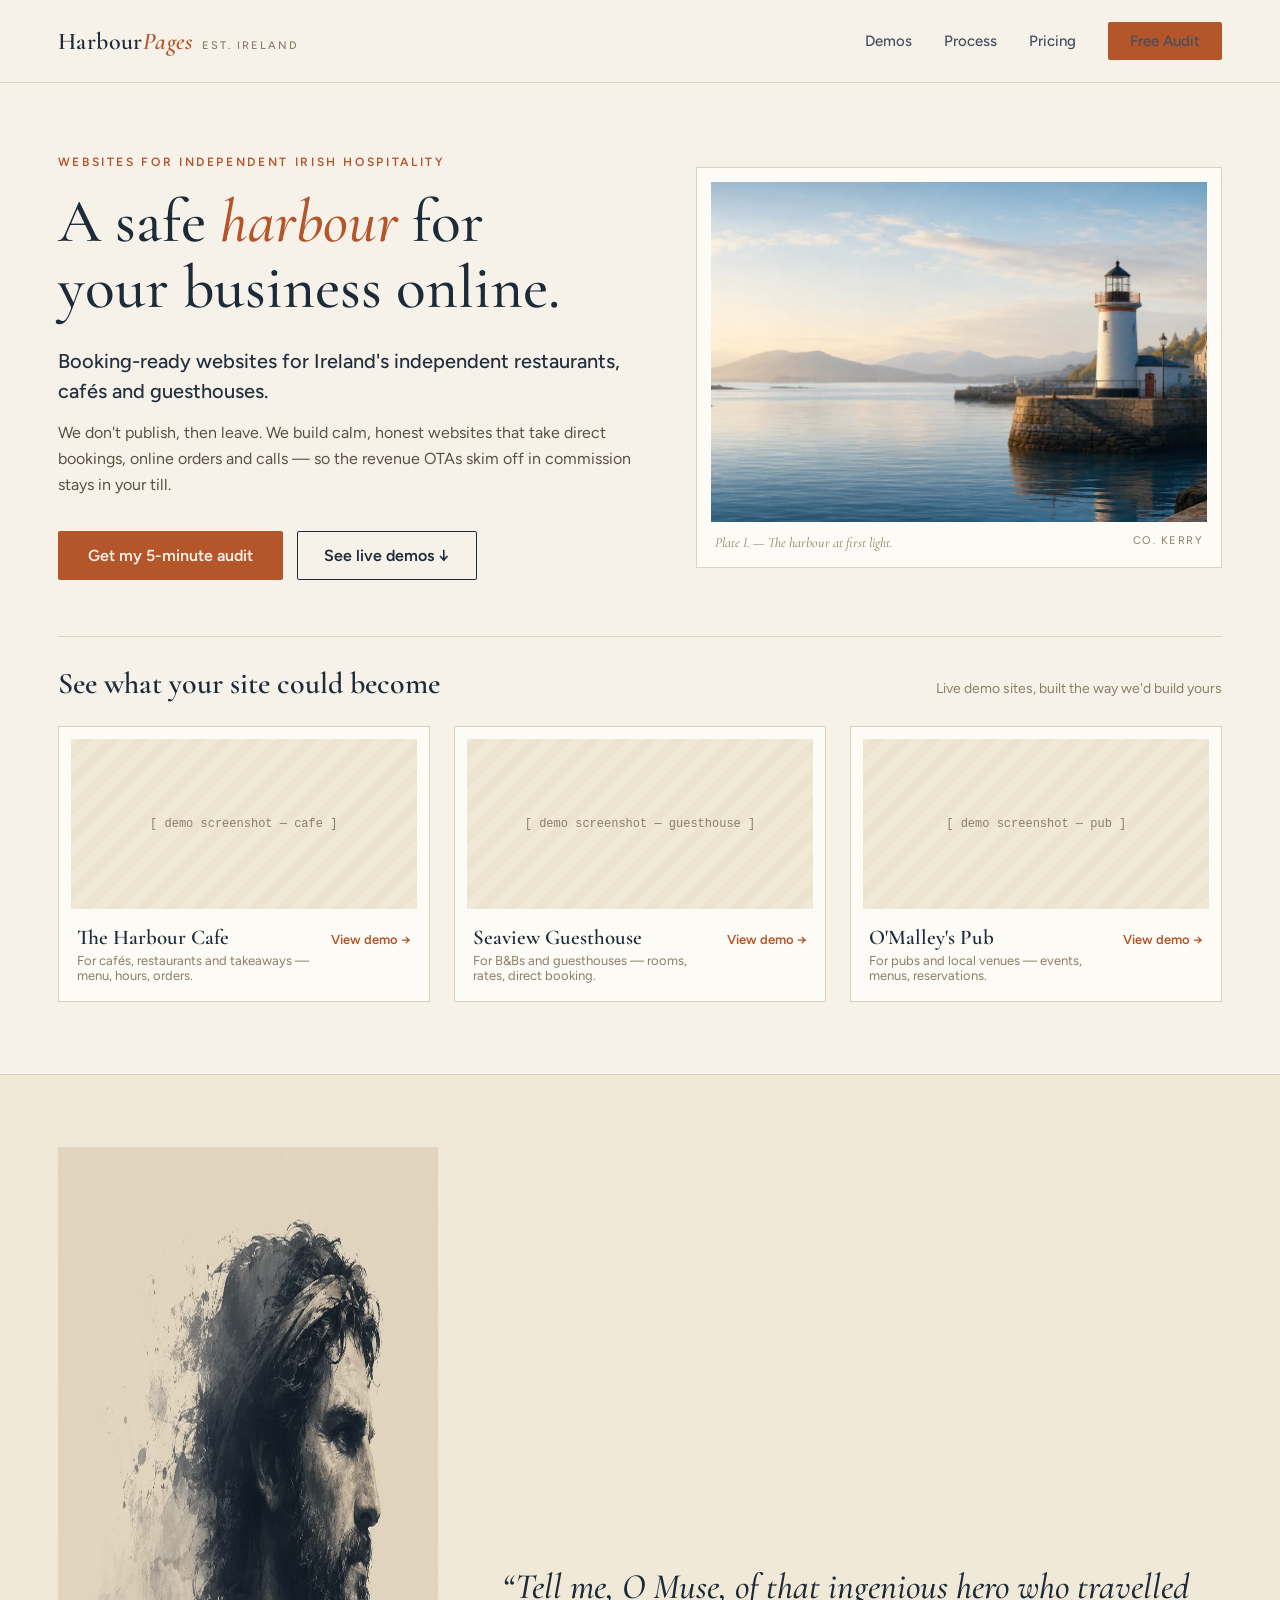
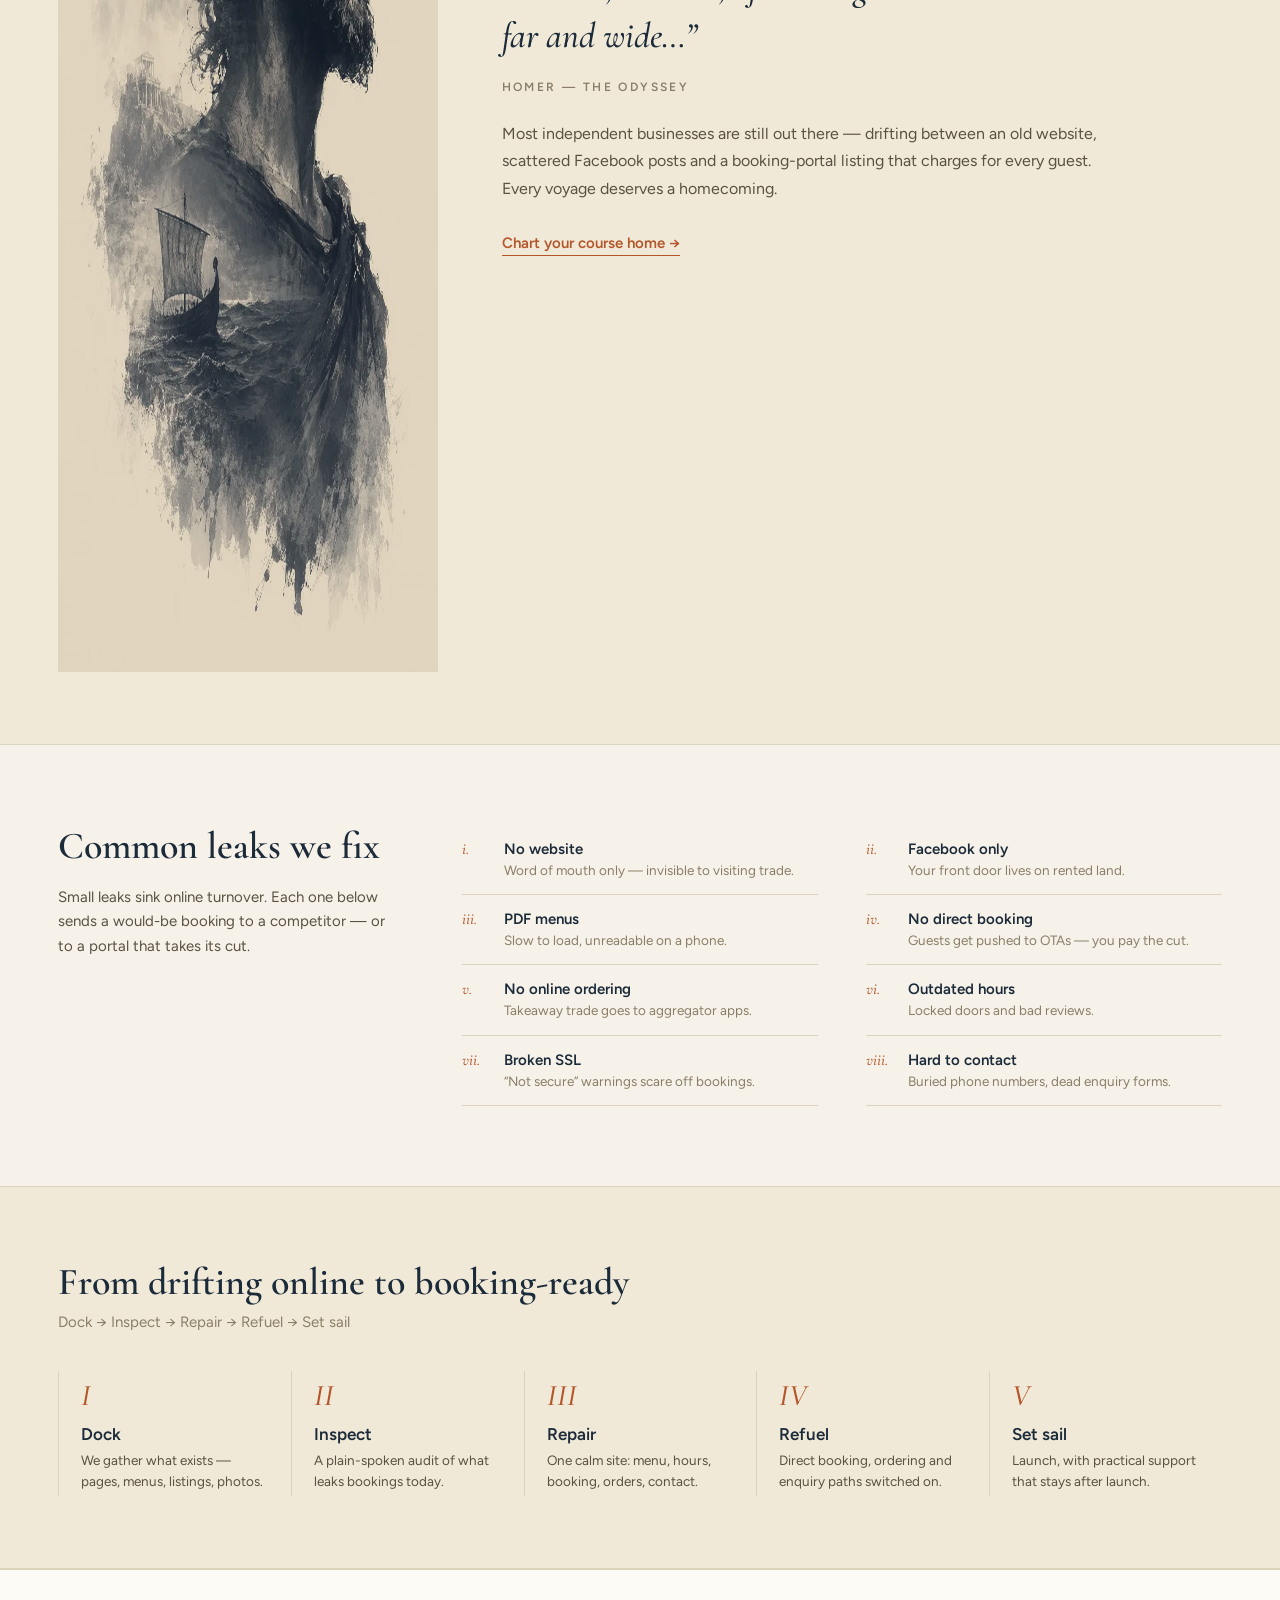
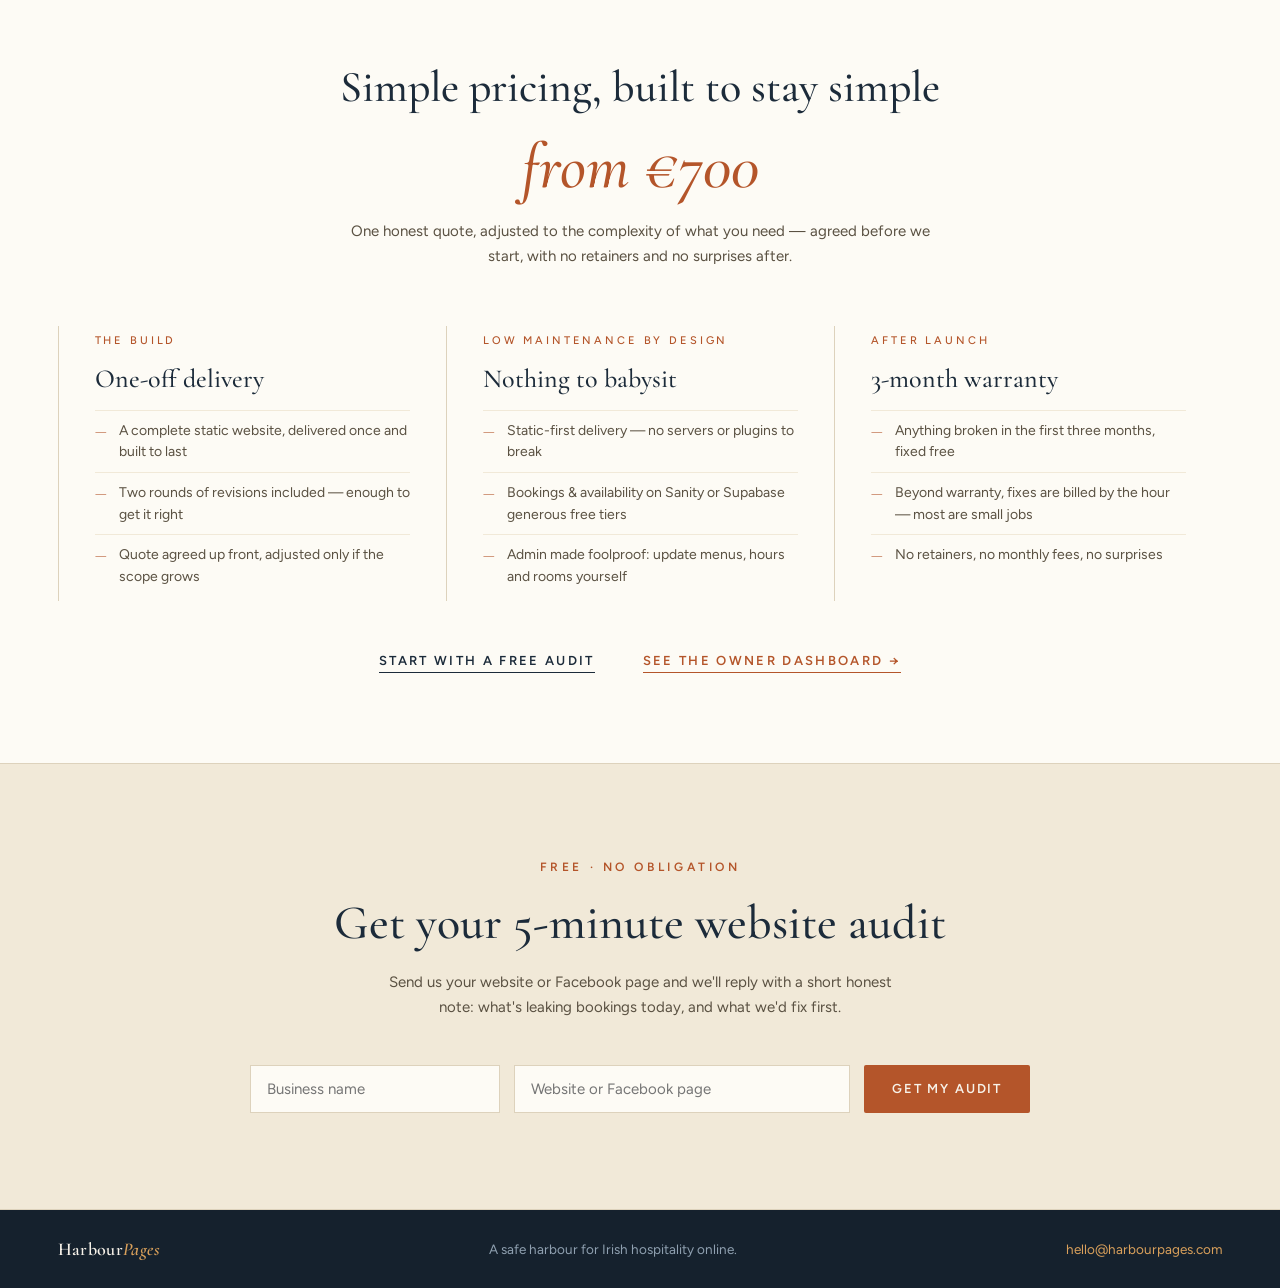
==== index.html @ 03697750 "Optimize hero and Odysseus images: 4MB PNG -> 158KB WebP - Resize to display resolution (2x retina) " ====
<!doctype html>
<html lang="en-IE">
<head>
  <meta charset="utf-8">
  <meta name="viewport" content="width=device-width, initial-scale=1">
  <meta name="description" content="HarbourPages builds calm, honest, booking-ready websites for Ireland's independent restaurants, cafés and guesthouses — so the revenue OTAs skim off in commission stays in your till. From €700.">
  <title>HarbourPages — A safe harbour for your business online</title>
  <link rel="preconnect" href="https://fonts.googleapis.com">
  <link rel="preconnect" href="https://fonts.gstatic.com" crossorigin>
  <link href="https://fonts.googleapis.com/css2?family=Cormorant+Garamond:ital,wght@0,400;0,500;0,600;0,700;1,400;1,500;1,600&family=Figtree:wght@400;500;600;700&display=swap" rel="stylesheet">
  <link rel="stylesheet" href="styles.css">
  <link rel="preload" as="image" href="assets/harbour-hero.webp" fetchpriority="high">
</head>
<body>

  <!-- Nav -->
  <nav class="nav">
    <div class="brand">
      <span class="brandMark">Harbour<em>Pages</em></span>
      <span class="brandTag">Est. Ireland</span>
    </div>
    <div class="navLinks">
      <a href="demo.html">Demos</a>
      <a href="#process">Process</a>
      <a href="#pricing">Pricing</a>
      <a class="btn btnSolid btnSmall" href="#audit">Free Audit</a>
    </div>
  </nav>

  <!-- Hero -->
  <header class="hero">
    <div>
      <div class="kicker">Websites for independent Irish hospitality</div>
      <h1>A safe <em>harbour</em> for your business online.</h1>
      <p class="heroLead">Booking-ready websites for Ireland's independent restaurants, caf&eacute;s and guesthouses.</p>
      <p class="heroCopy">We don't publish, then leave. We build calm, honest websites that take direct bookings, online orders and calls &mdash; so the revenue OTAs skim off in commission stays in your till.</p>
      <div class="heroActions">
        <a class="btn btnSolid" href="#audit">Get my 5-minute audit</a>
        <a class="btn btnOutline" href="#demos">See live demos &darr;</a>
      </div>
    </div>
    <figure class="plate">
      <img src="assets/harbour-hero.webp" alt="Irish harbour at dawn" width="1400" height="681" fetchpriority="high" decoding="async">
      <figcaption>
        <span>Plate I. &mdash; The harbour at first light.</span>
        <span class="plateMeta">CO. KERRY</span>
      </figcaption>
    </figure>
  </header>

  <!-- Demo-first strip -->
  <section class="demoStrip" id="demos">
    <div class="stripHead">
      <h2>See what your site could become</h2>
      <span>Live demo sites, built the way we'd build yours</span>
    </div>
    <div class="demoGrid">
      <a class="demoCard" href="demo.html">
        <div class="placeholder" style="height:170px;"><span>[ demo screenshot &mdash; cafe ]</span></div>
        <div class="demoCardRow">
          <div>
            <h3>The Harbour Cafe</h3>
            <p>For caf&eacute;s, restaurants and takeaways &mdash; menu, hours, orders.</p>
          </div>
          <span class="view">View demo &rarr;</span>
        </div>
      </a>
      <a class="demoCard" href="demo.html">
        <div class="placeholder" style="height:170px;"><span>[ demo screenshot &mdash; guesthouse ]</span></div>
        <div class="demoCardRow">
          <div>
            <h3>Seaview Guesthouse</h3>
            <p>For B&amp;Bs and guesthouses &mdash; rooms, rates, direct booking.</p>
          </div>
          <span class="view">View demo &rarr;</span>
        </div>
      </a>
      <a class="demoCard" href="demo.html">
        <div class="placeholder" style="height:170px;"><span>[ demo screenshot &mdash; pub ]</span></div>
        <div class="demoCardRow">
          <div>
            <h3>O'Malley's Pub</h3>
            <p>For pubs and local venues &mdash; events, menus, reservations.</p>
          </div>
          <span class="view">View demo &rarr;</span>
        </div>
      </a>
    </div>
  </section>

  <!-- Odyssey quote band -->
  <section class="band bandAlt quoteBand">
    <img src="assets/odysseus.webp" alt="Ink-wash portrait of Odysseus" width="900" height="1125" loading="lazy" decoding="async">
    <div>
      <blockquote>&ldquo;Tell me, O Muse, of that ingenious hero who travelled far and wide&hellip;&rdquo;</blockquote>
      <div class="quoteAttr">Homer &mdash; The Odyssey</div>
      <p>Most independent businesses are still out there &mdash; drifting between an old website, scattered Facebook posts and a booking-portal listing that charges for every guest. Every voyage deserves a homecoming.</p>
      <a class="linkRule" href="#audit">Chart your course home &rarr;</a>
    </div>
  </section>

  <!-- Leaks -->
  <section class="leaksLayout">
    <div class="intro">
      <h2>Common leaks we fix</h2>
      <p>Small leaks sink online turnover. Each one below sends a would-be booking to a competitor &mdash; or to a portal that takes its cut.</p>
    </div>
    <div class="leaksGrid">
      <div class="leak"><span class="no">i.</span><div><h3>No website</h3><p>Word of mouth only &mdash; invisible to visiting trade.</p></div></div>
      <div class="leak"><span class="no">ii.</span><div><h3>Facebook only</h3><p>Your front door lives on rented land.</p></div></div>
      <div class="leak"><span class="no">iii.</span><div><h3>PDF menus</h3><p>Slow to load, unreadable on a phone.</p></div></div>
      <div class="leak"><span class="no">iv.</span><div><h3>No direct booking</h3><p>Guests get pushed to OTAs &mdash; you pay the cut.</p></div></div>
      <div class="leak"><span class="no">v.</span><div><h3>No online ordering</h3><p>Takeaway trade goes to aggregator apps.</p></div></div>
      <div class="leak"><span class="no">vi.</span><div><h3>Outdated hours</h3><p>Locked doors and bad reviews.</p></div></div>
      <div class="leak"><span class="no">vii.</span><div><h3>Broken SSL</h3><p>&ldquo;Not secure&rdquo; warnings scare off bookings.</p></div></div>
      <div class="leak"><span class="no">viii.</span><div><h3>Hard to contact</h3><p>Buried phone numbers, dead enquiry forms.</p></div></div>
    </div>
  </section>

  <!-- Process -->
  <section class="band bandAlt processBand" id="process">
    <h2>From drifting online to booking-ready</h2>
    <p class="route">Dock &rarr; Inspect &rarr; Repair &rarr; Refuel &rarr; Set sail</p>
    <div class="processGrid">
      <div class="step"><div class="no">I</div><h3>Dock</h3><p>We gather what exists &mdash; pages, menus, listings, photos.</p></div>
      <div class="step"><div class="no">II</div><h3>Inspect</h3><p>A plain-spoken audit of what leaks bookings today.</p></div>
      <div class="step"><div class="no">III</div><h3>Repair</h3><p>One calm site: menu, hours, booking, orders, contact.</p></div>
      <div class="step"><div class="no">IV</div><h3>Refuel</h3><p>Direct booking, ordering and enquiry paths switched on.</p></div>
      <div class="step"><div class="no">V</div><h3>Set sail</h3><p>Launch, with practical support that stays after launch.</p></div>
    </div>
  </section>

  <!-- Pricing -->
  <section class="bandCard pricingBand" id="pricing">
    <h2>Simple pricing, built to stay simple</h2>
    <div class="priceHero"><span>from &euro;700</span></div>
    <p class="priceSub">One honest quote, adjusted to the complexity of what you need &mdash; agreed before we start, with no retainers and no surprises after.</p>
    <div class="pricingCols">
      <div class="priceCol">
        <div class="tag">The build</div>
        <h3>One-off delivery</h3>
        <div class="pricePoint"><span class="dash">&mdash;</span><span>A complete static website, delivered once and built to last</span></div>
        <div class="pricePoint"><span class="dash">&mdash;</span><span>Two rounds of revisions included &mdash; enough to get it right</span></div>
        <div class="pricePoint"><span class="dash">&mdash;</span><span>Quote agreed up front, adjusted only if the scope grows</span></div>
      </div>
      <div class="priceCol">
        <div class="tag">Low maintenance by design</div>
        <h3>Nothing to babysit</h3>
        <div class="pricePoint"><span class="dash">&mdash;</span><span>Static-first delivery &mdash; no servers or plugins to break</span></div>
        <div class="pricePoint"><span class="dash">&mdash;</span><span>Bookings &amp; availability on Sanity or Supabase generous free tiers</span></div>
        <div class="pricePoint"><span class="dash">&mdash;</span><span>Admin made foolproof: update menus, hours and rooms yourself</span></div>
      </div>
      <div class="priceCol">
        <div class="tag">After launch</div>
        <h3>3-month warranty</h3>
        <div class="pricePoint"><span class="dash">&mdash;</span><span>Anything broken in the first three months, fixed free</span></div>
        <div class="pricePoint"><span class="dash">&mdash;</span><span>Beyond warranty, fixes are billed by the hour &mdash; most are small jobs</span></div>
        <div class="pricePoint"><span class="dash">&mdash;</span><span>No retainers, no monthly fees, no surprises</span></div>
      </div>
    </div>
    <div class="pricingLinks">
      <a class="linkCaps inkLink" href="#audit">Start with a free audit</a>
      <a class="linkCaps" href="dashboard.html">See the owner dashboard &rarr;</a>
    </div>
  </section>

  <!-- Audit finale -->
  <section class="bandAlt auditBand" id="audit">
    <span class="kicker">Free &middot; no obligation</span>
    <h2>Get your 5-minute website audit</h2>
    <p>Send us your website or Facebook page and we'll reply with a short honest note: what's leaking bookings today, and what we'd fix first.</p>
    <form class="auditRow" id="auditForm" novalidate>
      <input name="business_name" placeholder="Business name" aria-label="Business name" required maxlength="300">
      <input class="wide" name="website" placeholder="Website or Facebook page" aria-label="Website or Facebook page" required maxlength="300">
      <input class="hp" name="company" tabindex="-1" autocomplete="off" aria-hidden="true">
      <button class="btn btnSolid btnCaps" type="submit">Get my audit</button>
    </form>
    <p class="auditNote" id="auditNote" hidden></p>
  </section>

  <!-- Footer -->
  <footer class="footer">
    <span class="brandMark">Harbour<em>Pages</em></span>
    <span>A safe harbour for Irish hospitality online.</span>
    <a href="mailto:hello@harbourpages.com">hello@harbourpages.com</a>
  </footer>

<script>
(function () {
  var form = document.getElementById("auditForm");
  var note = document.getElementById("auditNote");
  var btn = form.querySelector("button");
  form.addEventListener("submit", async function (e) {
    e.preventDefault();
    var fd = new FormData(form);
    if (!String(fd.get("business_name")).trim() || !String(fd.get("website")).trim()) {
      note.hidden = false;
      note.textContent = "Please fill in both fields — we need somewhere to look.";
      return;
    }
    btn.disabled = true;
    btn.textContent = "Sending…";
    try {
      var res = await fetch("/api/lead", {
        method: "POST",
        headers: { "content-type": "application/json" },
        body: JSON.stringify({
          business_name: fd.get("business_name"),
          website: fd.get("website"),
          company: fd.get("company"),
          source: "landing-audit"
        })
      });
      var out = await res.json();
      if (!res.ok || !out.ok) throw new Error(out.error || "failed");
      form.hidden = true;
      note.hidden = false;
      note.textContent = "Thank you — your audit request is in. We’ll reply with a short, honest note within one working day.";
    } catch (err) {
      note.hidden = false;
      note.innerHTML = 'Something went wrong on our end. Email us instead: <a href="mailto:hello@harbourpages.com">hello@harbourpages.com</a>';
      btn.disabled = false;
      btn.textContent = "Get my audit";
    }
  });
})();
</script>
</body>
</html>
---- styles.css ----
/* ============================================================
   HarbourPages — design system (per HANDOFF.md)
   Fonts: Cormorant Garamond (display serif) + Figtree (UI/body)
   ============================================================ */

:root {
  --bg: #f7f2e9;
  --bg-alt: #f1e9d8;
  --card: #fdfbf5;
  --ink: #1c2b3a;
  --body: #22303f;
  --secondary: #5a5142;
  --muted: #8a7e68;
  --hairline: #ddd2bc;
  --rule-soft: #ede4d0;
  --rule-softer: #f1e9d8;
  --accent: #b4552a;
  --accent-hover: #8e3f1d;
  --dark: #1c2b3a;
  --dark-footer: #15212d;
  --dark-body: #22303f;
  --on-dark: #f7f2e9;
  --on-dark-secondary: #b9c2cc;
  --on-dark-muted: #8fa0b0;
  --gold: #d9a05b;
  --serif: "Cormorant Garamond", Georgia, serif;
  --sans: "Figtree", "Segoe UI", sans-serif;
  --pad-x: clamp(24px, 4.5vw, 64px);
}

* {
  box-sizing: border-box;
}

body {
  margin: 0;
  background: var(--bg);
  color: var(--body);
  font: 400 16px/1.6 var(--sans);
}

a {
  color: var(--accent);
  text-decoration: none;
  transition: color 140ms ease, background 140ms ease, border-color 140ms ease;
}

a:hover {
  color: var(--accent-hover);
}

img {
  max-width: 100%;
}

input {
  font: 400 15px var(--sans);
}

/* --- Buttons (near-square, 2px radius) --- */
.btn {
  display: inline-block;
  border-radius: 2px;
  font: 600 16px var(--sans);
  padding: 15px 30px;
  white-space: nowrap;
}

.btnSolid {
  background: var(--accent);
  color: var(--on-dark);
}

.btnSolid:hover {
  background: var(--accent-hover);
  color: var(--on-dark);
}

.btnOutline {
  border: 1px solid var(--ink);
  color: var(--ink);
  padding: 14px 26px;
}

.btnOutline:hover {
  background: var(--ink);
  color: var(--on-dark);
}

.btnSmall {
  font-size: 15px;
  padding: 10px 22px;
}

.btnCaps {
  font: 600 13px var(--sans);
  letter-spacing: 0.14em;
  text-transform: uppercase;
  padding: 16px 28px;
}

/* --- Kickers & links --- */
.kicker {
  font: 600 12px var(--sans);
  letter-spacing: 0.22em;
  text-transform: uppercase;
  color: var(--accent);
}

.linkRule {
  font: 600 15px var(--sans);
  border-bottom: 1px solid var(--accent);
  padding-bottom: 3px;
}

.linkCaps {
  font: 600 13px var(--sans);
  letter-spacing: 0.18em;
  text-transform: uppercase;
  border-bottom: 1px solid currentColor;
  padding-bottom: 4px;
}

.linkCaps.inkLink {
  color: var(--ink);
}

.linkCaps.inkLink:hover {
  color: var(--accent);
}

/* --- Nav --- */
.nav {
  display: flex;
  align-items: center;
  justify-content: space-between;
  gap: 18px;
  flex-wrap: wrap;
  padding: 22px var(--pad-x);
  border-bottom: 1px solid var(--hairline);
}

.brand {
  display: flex;
  align-items: baseline;
  gap: 10px;
}

.brandMark {
  font: 600 24px var(--serif);
  color: var(--ink);
  letter-spacing: 0.02em;
}

.brandMark em {
  font-style: italic;
  color: var(--accent);
}

.brandTag {
  font: 500 11px var(--sans);
  letter-spacing: 0.18em;
  color: var(--muted);
  text-transform: uppercase;
}

.navLinks {
  display: flex;
  align-items: center;
  gap: clamp(16px, 2.5vw, 32px);
}

.navLinks > a {
  font: 500 15px var(--sans);
  color: #435060;
}

.navLinks > a:hover {
  color: var(--accent);
}

/* --- Bands --- */
.band {
  padding: 72px var(--pad-x);
}

.bandAlt {
  background: var(--bg-alt);
  border-top: 1px solid var(--hairline);
  border-bottom: 1px solid var(--hairline);
}

.bandCard {
  background: var(--card);
  border-top: 1px solid var(--hairline);
}

.bandDark {
  background: var(--dark);
  color: var(--on-dark);
}

/* --- Hero --- */
.hero {
  display: grid;
  grid-template-columns: 1.05fr 0.95fr;
  gap: 56px;
  padding: 72px var(--pad-x) 56px;
  align-items: center;
}

.hero .kicker {
  margin-bottom: 20px;
}

.hero h1 {
  font: 500 clamp(40px, 4.8vw, 68px) / 1.08 var(--serif);
  margin: 0 0 24px;
  color: var(--ink);
  text-wrap: balance;
}

.hero h1 em {
  color: var(--accent);
}

.heroLead {
  font: 500 20px/1.5 var(--sans);
  color: var(--body);
  margin: 0 0 14px;
  max-width: 34em;
}

.heroCopy {
  font: 400 16px/1.65 var(--sans);
  color: var(--secondary);
  margin: 0 0 32px;
  max-width: 36em;
}

.heroActions {
  display: flex;
  gap: 14px;
  align-items: center;
  flex-wrap: wrap;
}

/* --- Etching-style plate --- */
.plate {
  margin: 0;
  border: 1px solid var(--hairline);
  padding: 14px;
  background: var(--card);
}

.plate img {
  display: block;
  width: 100%;
  height: 340px;
  object-fit: cover;
}

.plate figcaption {
  font: italic 400 14px var(--serif);
  color: var(--muted);
  padding: 12px 4px 2px;
  display: flex;
  justify-content: space-between;
  gap: 12px;
}

.plate figcaption .plateMeta {
  font: 400 11px var(--sans);
  font-style: normal;
  letter-spacing: 0.14em;
}

.placeholder {
  background: repeating-linear-gradient(-45deg, var(--rule-softer), var(--rule-softer) 10px, var(--rule-soft) 10px, var(--rule-soft) 20px);
  display: flex;
  align-items: center;
  justify-content: center;
}

.placeholder span {
  font: 400 12px ui-monospace, monospace;
  color: var(--muted);
}

/* --- Demo strip --- */
.demoStrip {
  padding: 0 var(--pad-x) 72px;
}

.stripHead {
  display: flex;
  align-items: baseline;
  justify-content: space-between;
  gap: 16px;
  flex-wrap: wrap;
  border-top: 1px solid var(--hairline);
  padding-top: 28px;
  margin-bottom: 24px;
}

.stripHead h2 {
  font: 600 30px var(--serif);
  margin: 0;
  color: var(--ink);
}

.stripHead span {
  font: 400 14px var(--sans);
  color: var(--muted);
}

.demoGrid {
  display: grid;
  grid-template-columns: repeat(3, 1fr);
  gap: 24px;
}

.demoCard {
  display: block;
  background: var(--card);
  border: 1px solid var(--hairline);
  padding: 12px 12px 18px;
  color: var(--body);
}

.demoCard:hover {
  border-color: var(--accent);
  color: var(--body);
}

.demoCard .placeholder {
  height: 170px;
}

.demoCardRow {
  display: flex;
  justify-content: space-between;
  align-items: baseline;
  gap: 12px;
  padding: 16px 6px 0;
}

.demoCardRow h3 {
  font: 600 21px var(--serif);
  margin: 0;
  color: var(--ink);
}

.demoCardRow p {
  font: 400 13px var(--sans);
  color: var(--muted);
  margin: 3px 0 0;
}

.demoCardRow .view {
  font: 600 13px var(--sans);
  color: var(--accent);
  white-space: nowrap;
}

/* --- Odyssey quote band --- */
.quoteBand {
  display: grid;
  grid-template-columns: 380px 1fr;
  gap: 64px;
  align-items: center;
}

.quoteBand img {
  display: block;
  width: 100%;
  mix-blend-mode: multiply;
}

.quoteBand blockquote {
  font: italic 500 clamp(26px, 2.8vw, 36px) / 1.35 var(--serif);
  color: var(--ink);
  margin: 0 0 20px;
  max-width: 20em;
}

.quoteAttr {
  font: 600 12px var(--sans);
  letter-spacing: 0.2em;
  color: var(--muted);
  text-transform: uppercase;
  margin-bottom: 26px;
}

.quoteBand p {
  font: 400 16px/1.7 var(--sans);
  color: var(--secondary);
  max-width: 38em;
  margin: 0 0 28px;
}

/* --- Leaks --- */
.leaksLayout {
  display: grid;
  grid-template-columns: 340px 1fr;
  gap: 64px;
  padding: 80px var(--pad-x);
}

.leaksLayout h2 {
  font: 600 38px/1.15 var(--serif);
  margin: 0 0 16px;
  color: var(--ink);
}

.leaksLayout .intro p {
  font: 400 15px/1.65 var(--sans);
  color: var(--secondary);
  margin: 0;
}

.leaksGrid {
  display: grid;
  grid-template-columns: repeat(2, 1fr);
  column-gap: 48px;
}

.leak {
  display: flex;
  gap: 16px;
  align-items: baseline;
  padding: 14px 0;
  border-bottom: 1px solid var(--hairline);
}

.leak .no {
  font: italic 500 16px var(--serif);
  color: var(--accent);
  width: 26px;
  flex: 0 0 auto;
}

.leak h3 {
  font: 600 15px var(--sans);
  color: var(--ink);
  margin: 0;
}

.leak p {
  font: 400 13.5px/1.5 var(--sans);
  color: var(--muted);
  margin: 2px 0 0;
}

/* --- Process --- */
.processBand h2 {
  font: 600 38px var(--serif);
  margin: 0 0 8px;
  color: var(--ink);
}

.processBand .route {
  font: 400 15px var(--sans);
  color: var(--muted);
  margin: 0 0 40px;
}

.processGrid {
  display: grid;
  grid-template-columns: repeat(5, 1fr);
}

.step {
  border-left: 1px solid var(--hairline);
  padding: 6px 22px 4px;
}

.step .no {
  font: italic 500 30px var(--serif);
  color: var(--accent);
}

.step h3 {
  font: 600 17px var(--sans);
  color: var(--ink);
  margin: 10px 0 6px;
}

.step p {
  font: 400 13.5px/1.55 var(--sans);
  color: var(--secondary);
  margin: 0;
}

/* --- Pricing --- */
.pricingBand {
  padding: 90px var(--pad-x);
}

.pricingBand h2 {
  font: 500 44px var(--serif);
  margin: 0 0 14px;
  color: var(--ink);
  text-align: center;
}

.priceHero {
  text-align: center;
  margin-bottom: 14px;
}

.priceHero span {
  font: italic 500 clamp(44px, 5vw, 64px) var(--serif);
  color: var(--accent);
}

.priceSub {
  font: 400 15px/1.7 var(--sans);
  color: var(--secondary);
  max-width: 40em;
  margin: 0 auto 56px;
  text-align: center;
}

.pricingCols {
  display: grid;
  grid-template-columns: repeat(3, 1fr);
  max-width: 1200px;
  margin: 0 auto;
}

.priceCol {
  border-left: 1px solid var(--hairline);
  padding: 8px 36px 4px;
}

.priceCol .tag {
  font: 500 11px var(--sans);
  letter-spacing: 0.26em;
  text-transform: uppercase;
  color: var(--accent);
  margin-bottom: 16px;
}

.priceCol h3 {
  font: 500 26px var(--serif);
  color: var(--ink);
  margin: 0 0 16px;
}

.pricePoint {
  display: flex;
  gap: 12px;
  align-items: baseline;
  padding: 9px 0;
  border-top: 1px solid var(--rule-softer);
}

.pricePoint .dash {
  font: italic 500 14px var(--serif);
  color: var(--accent);
}

.pricePoint span:last-child {
  font: 400 14px/1.55 var(--sans);
  color: var(--secondary);
}

.pricingLinks {
  display: flex;
  justify-content: center;
  gap: 48px;
  margin-top: 52px;
  flex-wrap: wrap;
}

/* --- Audit finale --- */
.auditBand {
  padding: 96px var(--pad-x);
  text-align: center;
}

.auditBand .kicker {
  letter-spacing: 0.3em;
  margin-bottom: 20px;
  display: block;
}

.auditBand h2 {
  font: 500 clamp(34px, 4vw, 48px) var(--serif);
  margin: 0 0 18px;
  color: var(--ink);
}

.auditBand > p {
  font: 400 15px/1.7 var(--sans);
  color: var(--secondary);
  max-width: 34em;
  margin: 0 auto 44px;
}

.auditRow {
  display: flex;
  gap: 14px;
  justify-content: center;
  max-width: 780px;
  margin: 0 auto;
  flex-wrap: wrap;
}

.auditRow input {
  flex: 1;
  min-width: 200px;
  padding: 14px 16px;
  border: 1px solid var(--hairline);
  background: var(--card);
  color: var(--body);
}

.auditRow input.wide {
  flex: 1.4;
}

.auditRow button.btn {
  border: 0;
  cursor: pointer;
}

.auditRow button.btn:disabled {
  opacity: 0.6;
  cursor: default;
}

/* Honeypot field — invisible to humans, present for bots */
.auditRow .hp {
  position: absolute;
  left: -9999px;
  width: 1px;
  height: 1px;
  opacity: 0;
}

.auditNote {
  margin: 18px auto 0;
  max-width: 560px;
  text-align: center;
  font: 400 15px/1.7 var(--sans);
  color: var(--body);
}

.auditNote a {
  color: var(--accent);
}

/* --- Footer --- */
.footer {
  background: var(--dark-footer);
  color: var(--on-dark-muted);
  display: flex;
  justify-content: space-between;
  align-items: center;
  gap: 14px;
  flex-wrap: wrap;
  padding: 28px var(--pad-x);
  font: 400 13.5px var(--sans);
}

.footer .brandMark {
  font-size: 18px;
  color: var(--on-dark);
}

.footer .brandMark em {
  color: var(--gold);
}

.footer a {
  color: var(--gold);
}

.footer a:hover {
  color: var(--on-dark);
}

/* ============================================================
   Demo site (The Harbour Cafe)
   ============================================================ */

.menuBand h2 {
  font: 600 38px var(--serif);
  margin: 0;
  color: var(--ink);
}

.menuHead {
  display: flex;
  justify-content: space-between;
  align-items: baseline;
  gap: 16px;
  flex-wrap: wrap;
  margin-bottom: 36px;
}

.menuHead span {
  font: 400 14px var(--sans);
  color: var(--muted);
}

.menuGrid {
  display: grid;
  grid-template-columns: 1fr 1fr;
  gap: 0 72px;
}

.dish {
  display: flex;
  justify-content: space-between;
  align-items: baseline;
  gap: 24px;
  padding: 16px 0;
  border-bottom: 1px solid var(--hairline);
}

.dish h3 {
  font: 600 19px var(--serif);
  color: var(--ink);
  margin: 0;
}

.dish p {
  font: 400 13.5px var(--sans);
  color: var(--muted);
  margin: 3px 0 0;
}

.dish .price {
  font: italic 500 19px var(--serif);
  color: var(--accent);
  white-space: nowrap;
}

.infoGrid {
  display: grid;
  grid-template-columns: 1fr 1fr 1.2fr;
  gap: 56px;
}

.infoGrid h3 {
  font: 600 26px var(--serif);
  margin: 0 0 18px;
  color: var(--ink);
}

.hoursRow {
  display: flex;
  justify-content: space-between;
  padding: 9px 0;
  border-bottom: 1px solid var(--rule-soft);
  font: 400 15px var(--sans);
  color: var(--secondary);
}

.hoursRow strong {
  color: var(--ink);
  font-weight: 600;
}

.hoursRow:last-of-type {
  border-bottom: 0;
}

.address {
  font: 400 15px/1.7 var(--sans);
  color: var(--secondary);
  margin: 0 0 14px;
}

.mapSlot {
  height: 220px;
  border: 1px solid var(--hairline);
}

.bookBand {
  text-align: center;
  padding: 80px var(--pad-x);
}

.bookBand h2 {
  font: 500 44px var(--serif);
  margin: 0 0 14px;
}

.bookBand > p {
  font: 400 15px/1.7 var(--sans);
  color: var(--on-dark-secondary);
  margin: 0 auto 40px;
  max-width: 30em;
}

.bookRow {
  display: flex;
  gap: 14px;
  justify-content: center;
  max-width: 820px;
  margin: 0 auto;
  flex-wrap: wrap;
}

.bookRow input {
  flex: 1;
  min-width: 140px;
  padding: 14px 16px;
  border: 1px solid rgba(247, 242, 233, 0.25);
  background: var(--dark-body);
  color: var(--on-dark);
}

.bookRow input::placeholder {
  color: var(--on-dark-muted);
}

/* ============================================================
   Owner dashboard
   ============================================================ */

.dashTop {
  display: flex;
  align-items: center;
  justify-content: space-between;
  gap: 14px;
  flex-wrap: wrap;
  padding: 18px 40px;
  background: var(--dark);
  color: var(--on-dark);
}

.dashTop .brandMark {
  font-size: 20px;
  color: var(--on-dark);
}

.dashTop .brandMark em {
  color: var(--gold);
}

.dashTag {
  font: 500 12px var(--sans);
  letter-spacing: 0.14em;
  text-transform: uppercase;
  color: var(--on-dark-muted);
}

.dashTop .right {
  display: flex;
  align-items: center;
  gap: 20px;
}

.dashTop .right a {
  font: 600 14px var(--sans);
  color: var(--gold);
}

.dashTop .right a:hover {
  color: var(--on-dark);
}

.avatar {
  width: 36px;
  height: 36px;
  border-radius: 50%;
  background: var(--accent);
  color: var(--on-dark);
  display: flex;
  align-items: center;
  justify-content: center;
  font: 600 14px var(--sans);
}

.dashLayout {
  display: grid;
  grid-template-columns: 240px 1fr;
  min-height: calc(100vh - 73px);
}

.sidebar {
  background: var(--bg-alt);
  border-right: 1px solid var(--hairline);
  padding: 28px 0;
  display: flex;
  flex-direction: column;
  gap: 2px;
}

.sideLink {
  display: flex;
  justify-content: space-between;
  align-items: center;
  font: 500 15px var(--sans);
  color: var(--secondary);
  padding: 13px 28px;
  border-left: 3px solid transparent;
}

.sideLink:hover {
  color: var(--accent);
}

.sideLink.active {
  font-weight: 600;
  color: var(--ink);
  background: var(--bg);
  border-left-color: var(--accent);
}

.sideLink .badge {
  font: 600 12px var(--sans);
  color: var(--accent);
}

.sideNote {
  margin-top: auto;
  padding: 20px 28px;
  font: 400 12.5px/1.6 var(--sans);
  color: var(--muted);
}

.sideNote strong {
  color: var(--ink);
}

.dashMain {
  padding: 36px 40px;
}

.dashMain h1 {
  font: 500 36px var(--serif);
  margin: 0 0 6px;
  color: var(--ink);
}

.dashGreeting {
  font: 400 14.5px var(--sans);
  color: var(--muted);
  margin: 0 0 30px;
}

.card {
  background: var(--card);
  border: 1px solid var(--hairline);
  margin-bottom: 24px;
}

.cardHead {
  display: flex;
  justify-content: space-between;
  align-items: center;
  padding: 18px 24px;
  border-bottom: 1px solid var(--rule-soft);
}

.cardHead .title {
  font: 600 20px var(--serif);
  color: var(--ink);
}

.cardHead .date {
  font: 400 13px var(--sans);
  color: var(--muted);
}

.bookingRow {
  display: grid;
  grid-template-columns: 90px 1fr 120px auto;
  gap: 20px;
  align-items: center;
  padding: 14px 24px;
  border-bottom: 1px solid var(--rule-softer);
}

.bookingRow .time {
  font: italic 500 18px var(--serif);
  color: var(--accent);
}

.bookingRow .name {
  font: 500 15px var(--sans);
  color: var(--ink);
}

.bookingRow .party {
  font: 400 14px var(--sans);
  color: var(--muted);
}

.bookingRow .actions {
  display: flex;
  gap: 8px;
}

.btnConfirm {
  font: 600 12.5px var(--sans);
  color: var(--on-dark);
  background: var(--dark);
  padding: 8px 16px;
  border-radius: 2px;
}

.btnConfirm:hover {
  background: var(--accent);
  color: var(--on-dark);
}

.btnDecline {
  font: 600 12.5px var(--sans);
  color: var(--secondary);
  border: 1px solid var(--hairline);
  padding: 8px 16px;
  border-radius: 2px;
}

.btnDecline:hover {
  color: var(--accent);
  border-color: var(--accent);
}

.quickGrid {
  display: grid;
  grid-template-columns: 1fr 1fr;
  gap: 24px;
}

.quickCard {
  background: var(--card);
  border: 1px solid var(--hairline);
  padding: 24px;
}

.quickCard .title {
  font: 600 20px var(--serif);
  color: var(--ink);
  margin-bottom: 4px;
}

.quickCard .hint {
  font: 400 13.5px var(--sans);
  color: var(--muted);
  margin-bottom: 18px;
}

.hoursEdit {
  display: flex;
  gap: 12px;
  align-items: center;
  flex-wrap: wrap;
}

.hoursEdit input {
  width: 90px;
  padding: 11px 12px;
  border: 1px solid var(--hairline);
  background: var(--bg);
  color: var(--ink);
  text-align: center;
}

.hoursEdit .to {
  font: 400 14px var(--sans);
  color: var(--muted);
}

.btnClosed {
  font: 600 13px var(--sans);
  color: var(--on-dark);
  background: var(--accent);
  padding: 11px 20px;
  border-radius: 2px;
  margin-left: auto;
}

.btnClosed:hover {
  background: var(--accent-hover);
  color: var(--on-dark);
}

.menuEditRow {
  display: flex;
  justify-content: space-between;
  align-items: center;
  padding: 10px 0;
  border-top: 1px solid var(--rule-softer);
  font: 500 14.5px var(--sans);
  color: var(--ink);
}

.menuEditRow .rowRight {
  display: flex;
  gap: 14px;
  align-items: center;
}

.menuEditRow .price {
  font: italic 500 15px var(--serif);
  color: var(--accent);
}

.menuEditRow .edit {
  font: 600 12.5px var(--sans);
  color: var(--muted);
}

.menuEditRow .edit:hover {
  color: var(--accent);
}

.addDish {
  display: inline-block;
  margin-top: 14px;
  font: 600 13px var(--sans);
  border-bottom: 1px solid var(--accent);
  padding-bottom: 2px;
}

.supportNote {
  margin-top: 24px;
  font: 400 13px var(--sans);
  color: var(--muted);
}

/* ============================================================
   Responsive
   ============================================================ */

@media (max-width: 1024px) {
  .hero,
  .quoteBand,
  .leaksLayout {
    grid-template-columns: 1fr;
    gap: 40px;
  }

  .quoteBand img {
    max-width: 340px;
  }

  .processGrid {
    grid-template-columns: 1fr;
    gap: 0;
  }

  .step {
    border-left: 0;
    border-top: 1px solid var(--hairline);
    padding: 18px 4px;
  }

  .pricingCols {
    grid-template-columns: 1fr;
  }

  .priceCol {
    border-left: 0;
    border-top: 1px solid var(--hairline);
    padding: 24px 4px;
  }

  .demoGrid,
  .menuGrid,
  .infoGrid,
  .quickGrid {
    grid-template-columns: 1fr;
  }

  .dashLayout {
    grid-template-columns: 1fr;
  }

  .sidebar {
    flex-direction: row;
    flex-wrap: wrap;
    border-right: 0;
    border-bottom: 1px solid var(--hairline);
    padding: 10px;
  }

  .sideLink {
    padding: 9px 14px;
    border-left: 0;
  }

  .sideNote {
    display: none;
  }

  .bookingRow {
    grid-template-columns: 70px 1fr;
    row-gap: 6px;
  }
}
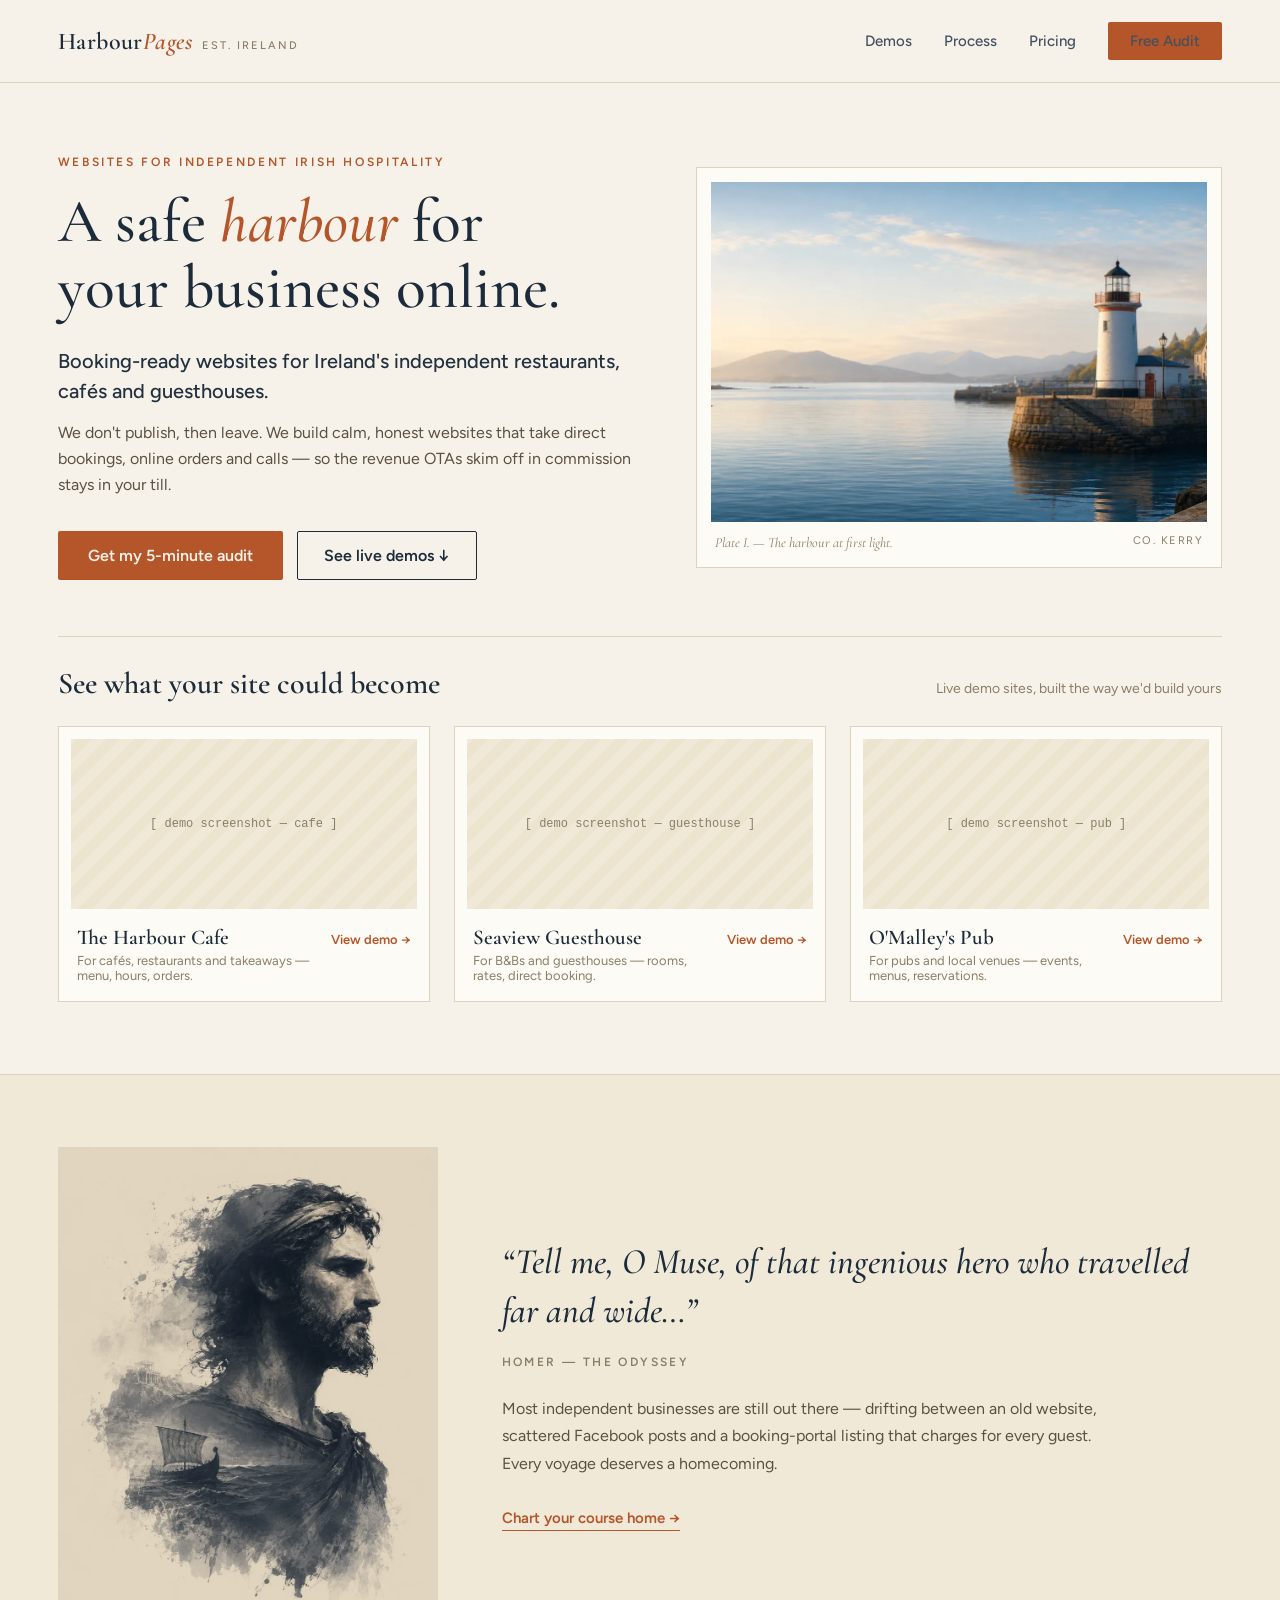
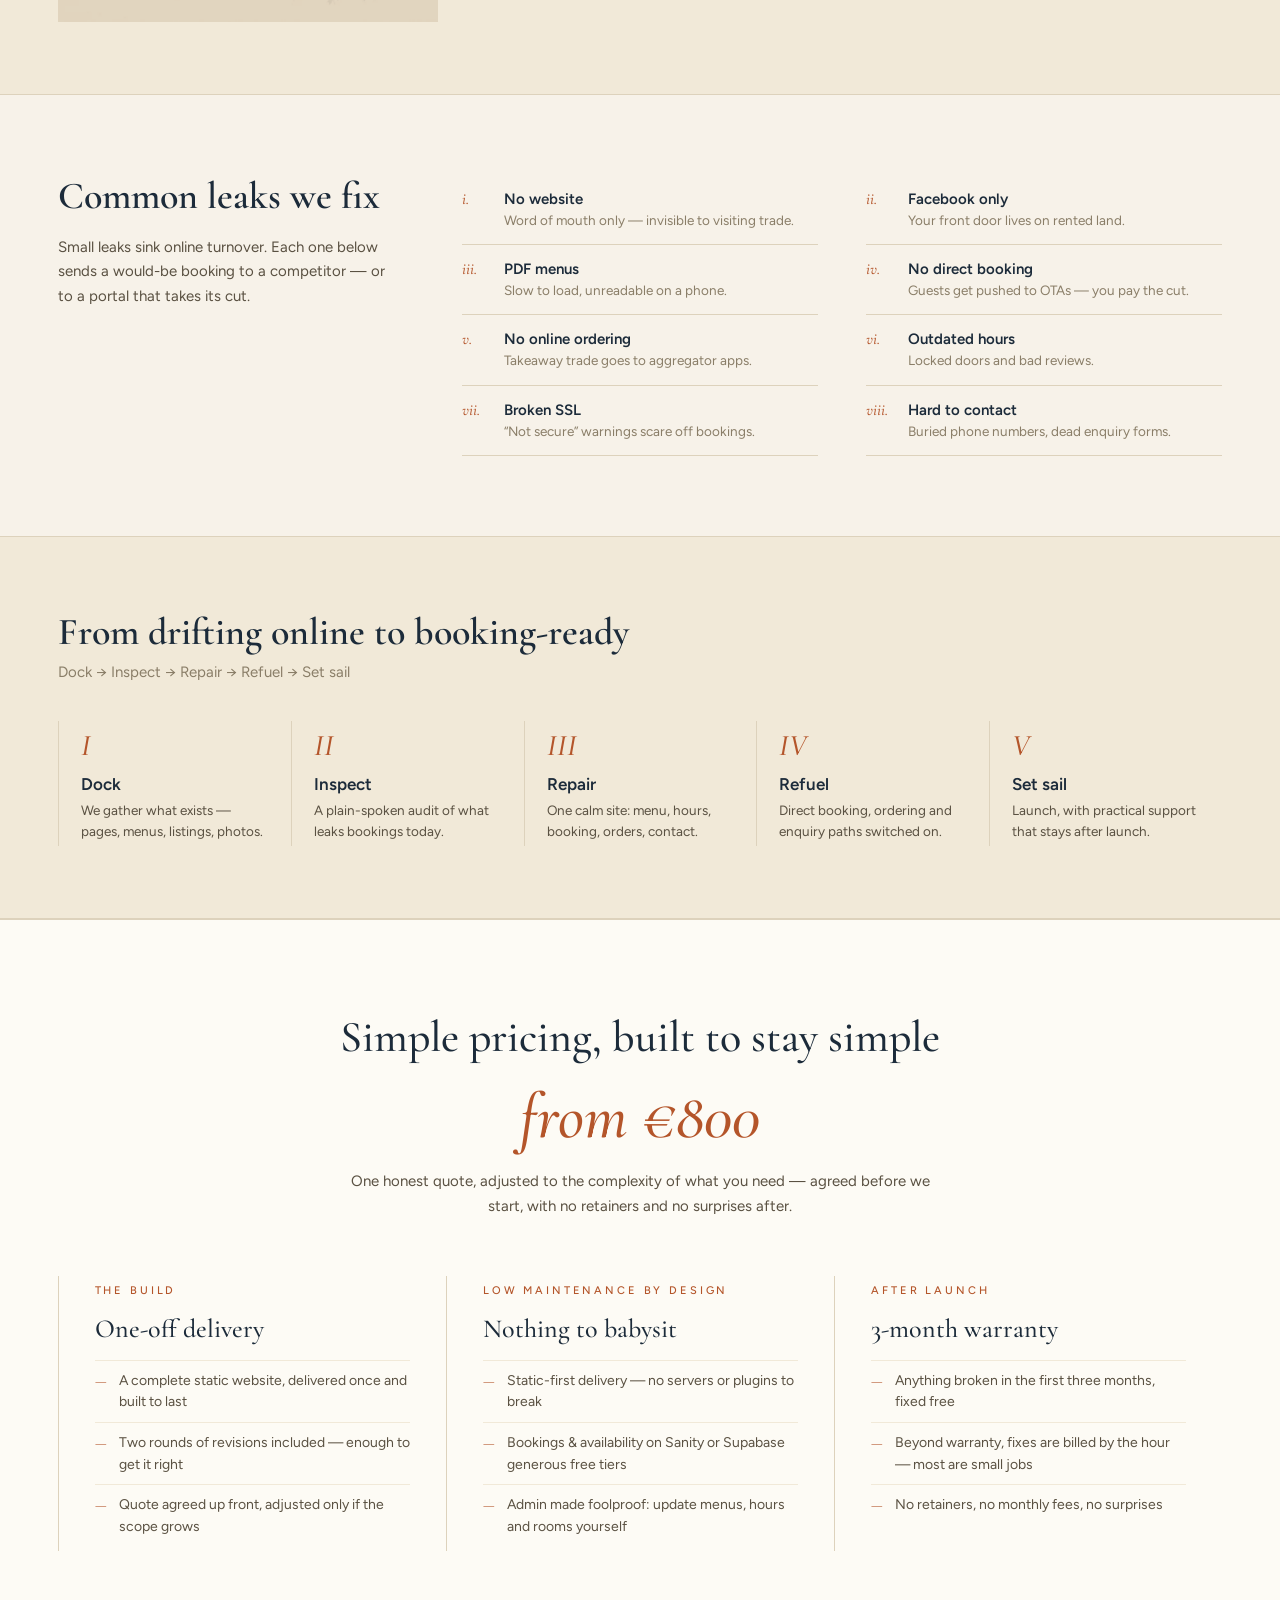
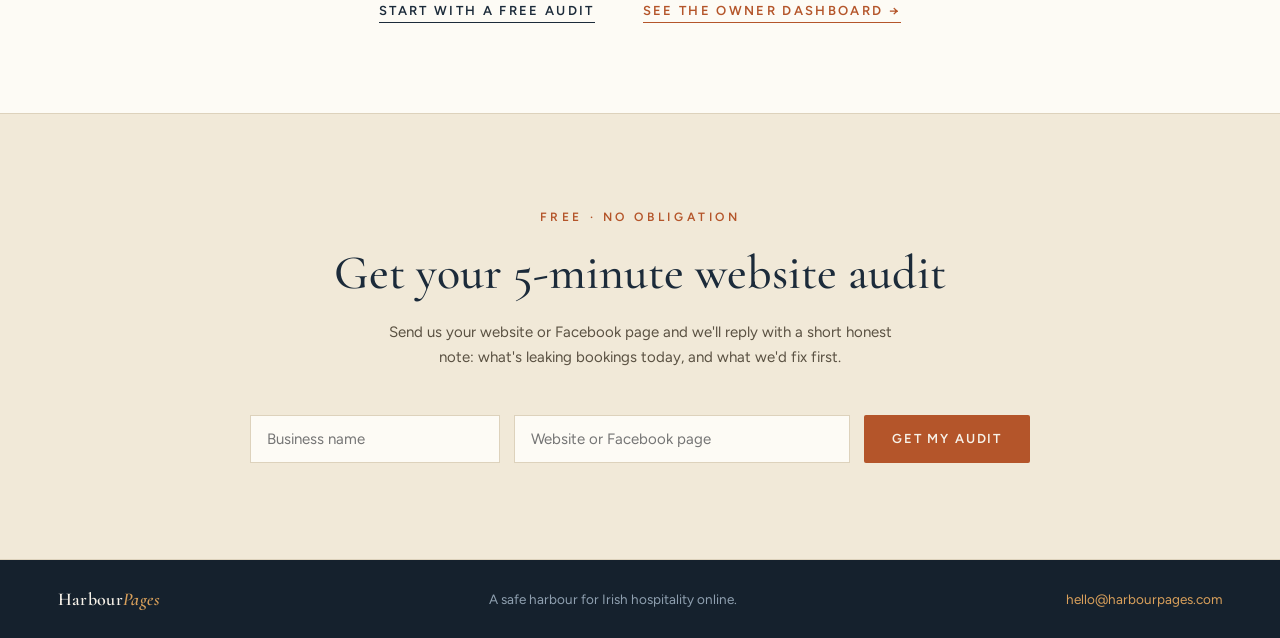
==== commit 5e5f5b91: "Raise pricing to from EUR 800 (site copy, design source, handoff docs) Co-Authored-By: Claude Fable " ====
--- a/index.html
+++ b/index.html
@@ -3,7 +3,7 @@
 <head>
   <meta charset="utf-8">
   <meta name="viewport" content="width=device-width, initial-scale=1">
-  <meta name="description" content="HarbourPages builds calm, honest, booking-ready websites for Ireland's independent restaurants, cafés and guesthouses — so the revenue OTAs skim off in commission stays in your till. From €700.">
+  <meta name="description" content="HarbourPages builds calm, honest, booking-ready websites for Ireland's independent restaurants, cafés and guesthouses — so the revenue OTAs skim off in commission stays in your till. From €800.">
   <title>HarbourPages — A safe harbour for your business online</title>
   <link rel="preconnect" href="https://fonts.googleapis.com">
   <link rel="preconnect" href="https://fonts.gstatic.com" crossorigin>
@@ -133,7 +133,7 @@
   <!-- Pricing -->
   <section class="bandCard pricingBand" id="pricing">
     <h2>Simple pricing, built to stay simple</h2>
-    <div class="priceHero"><span>from &euro;700</span></div>
+    <div class="priceHero"><span>from &euro;800</span></div>
     <p class="priceSub">One honest quote, adjusted to the complexity of what you need &mdash; agreed before we start, with no retainers and no surprises after.</p>
     <div class="pricingCols">
       <div class="priceCol">
--- a/styles.css
+++ b/styles.css
@@ -374,6 +374,7 @@
 .quoteBand img {
   display: block;
   width: 100%;
+  height: auto;
   mix-blend-mode: multiply;
 }
 
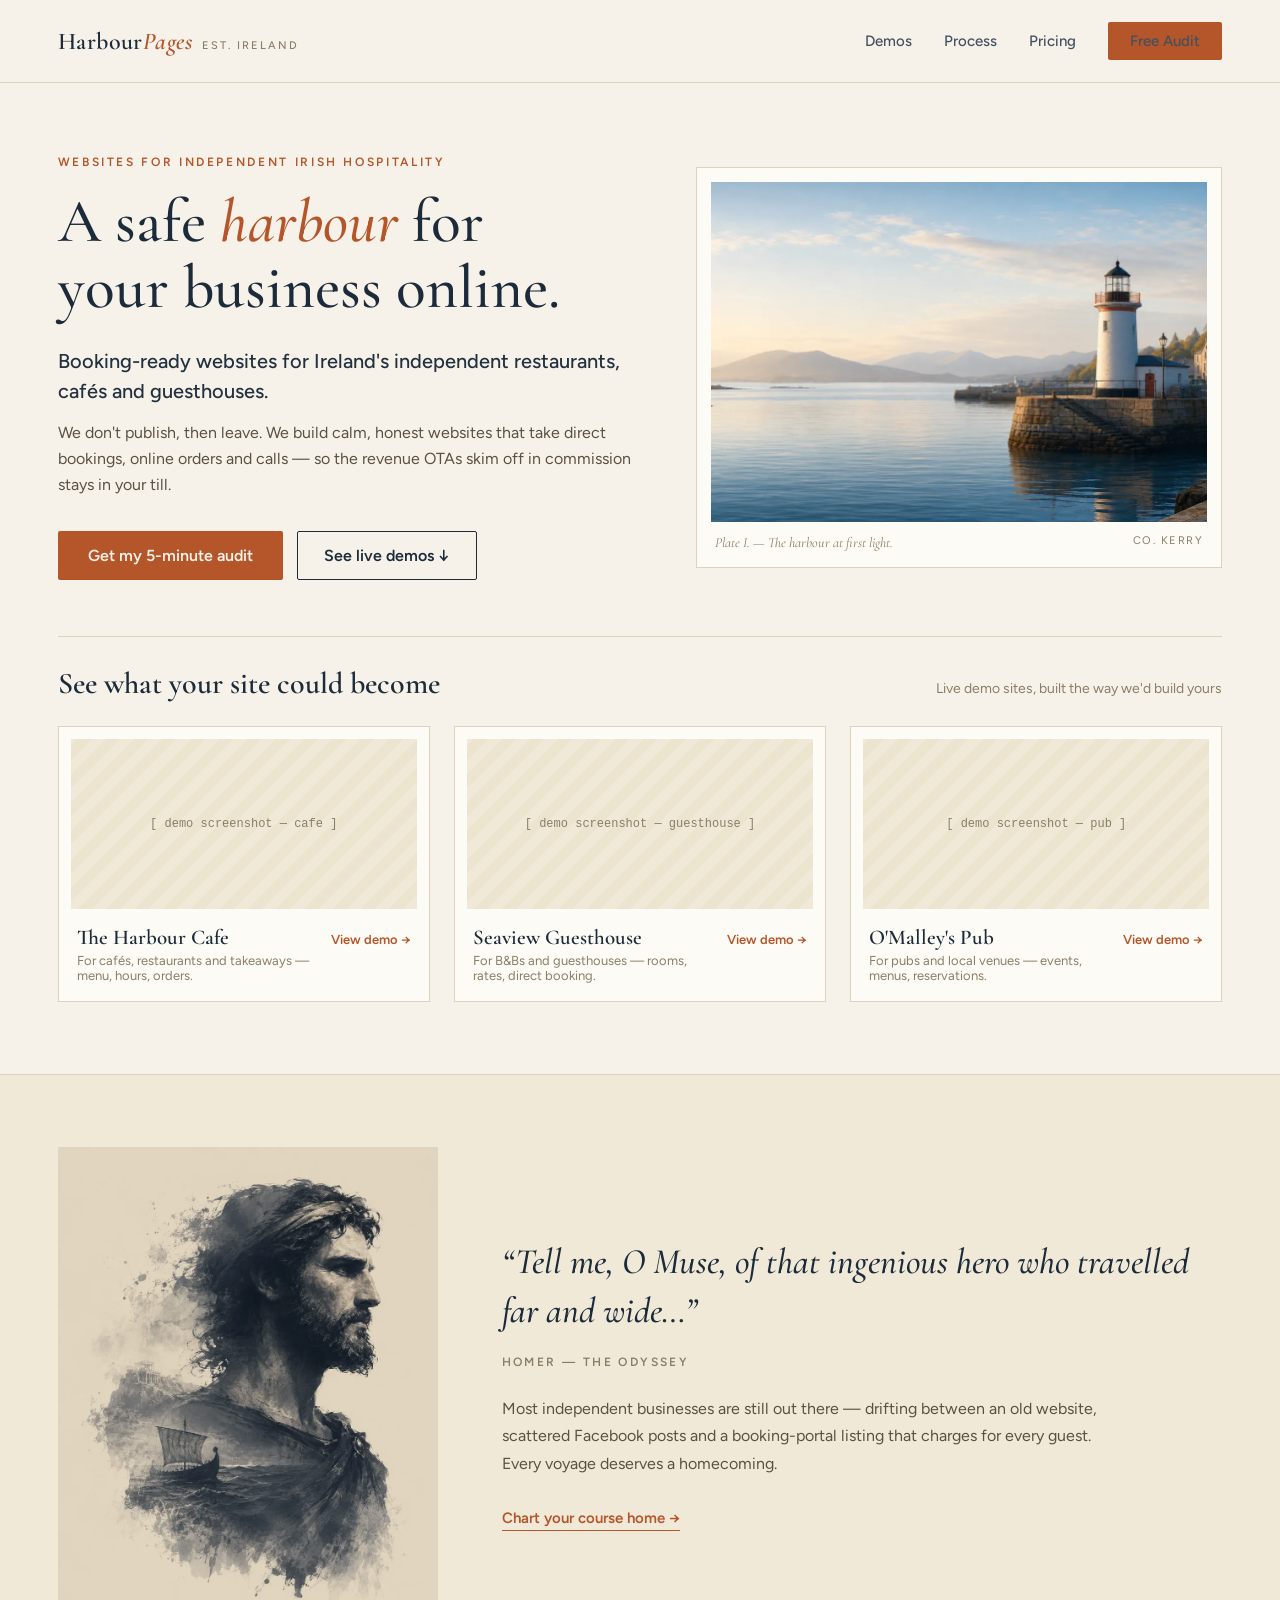
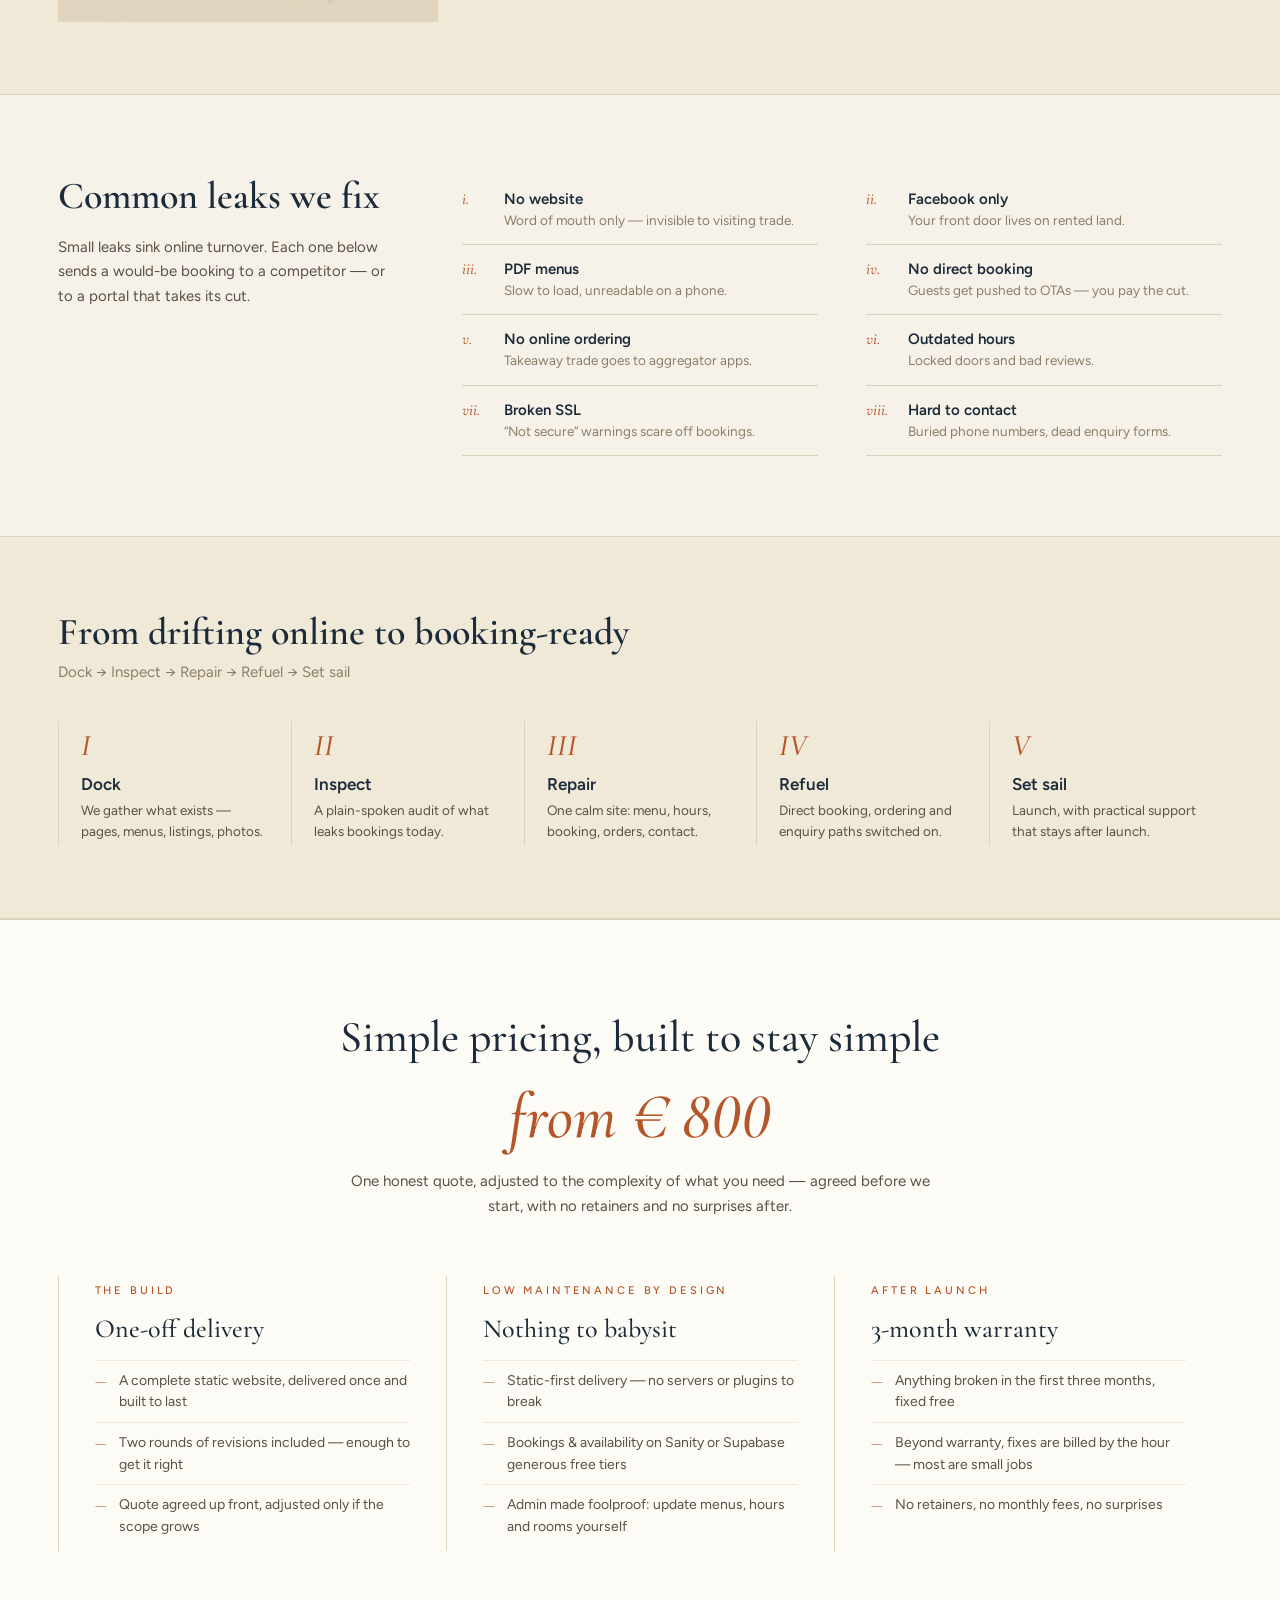
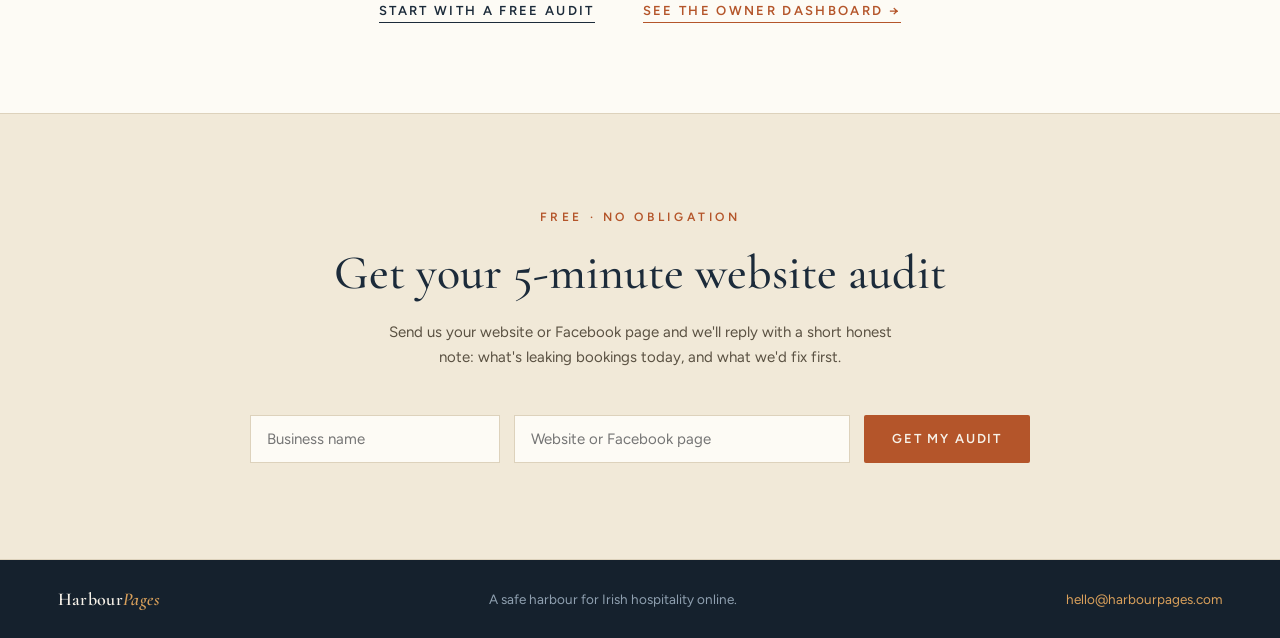
==== commit 9c01f56c: "Price typography: lining figures for the display price, thin space after euro sign Cormorant italic " ====
--- a/index.html
+++ b/index.html
@@ -133,7 +133,7 @@
   <!-- Pricing -->
   <section class="bandCard pricingBand" id="pricing">
     <h2>Simple pricing, built to stay simple</h2>
-    <div class="priceHero"><span>from &euro;800</span></div>
+    <div class="priceHero"><span>from &euro;&thinsp;800</span></div>
     <p class="priceSub">One honest quote, adjusted to the complexity of what you need &mdash; agreed before we start, with no retainers and no surprises after.</p>
     <div class="pricingCols">
       <div class="priceCol">
--- a/styles.css
+++ b/styles.css
@@ -513,6 +513,10 @@
 .priceHero span {
   font: italic 500 clamp(44px, 5vw, 64px) var(--serif);
   color: var(--accent);
+  /* Cormorant's italic defaults to oldstyle figures — "800" renders as "8oo".
+     Lining figures keep the digits full-height at display size. */
+  font-variant-numeric: lining-nums;
+  font-feature-settings: "lnum" 1;
 }
 
 .priceSub {
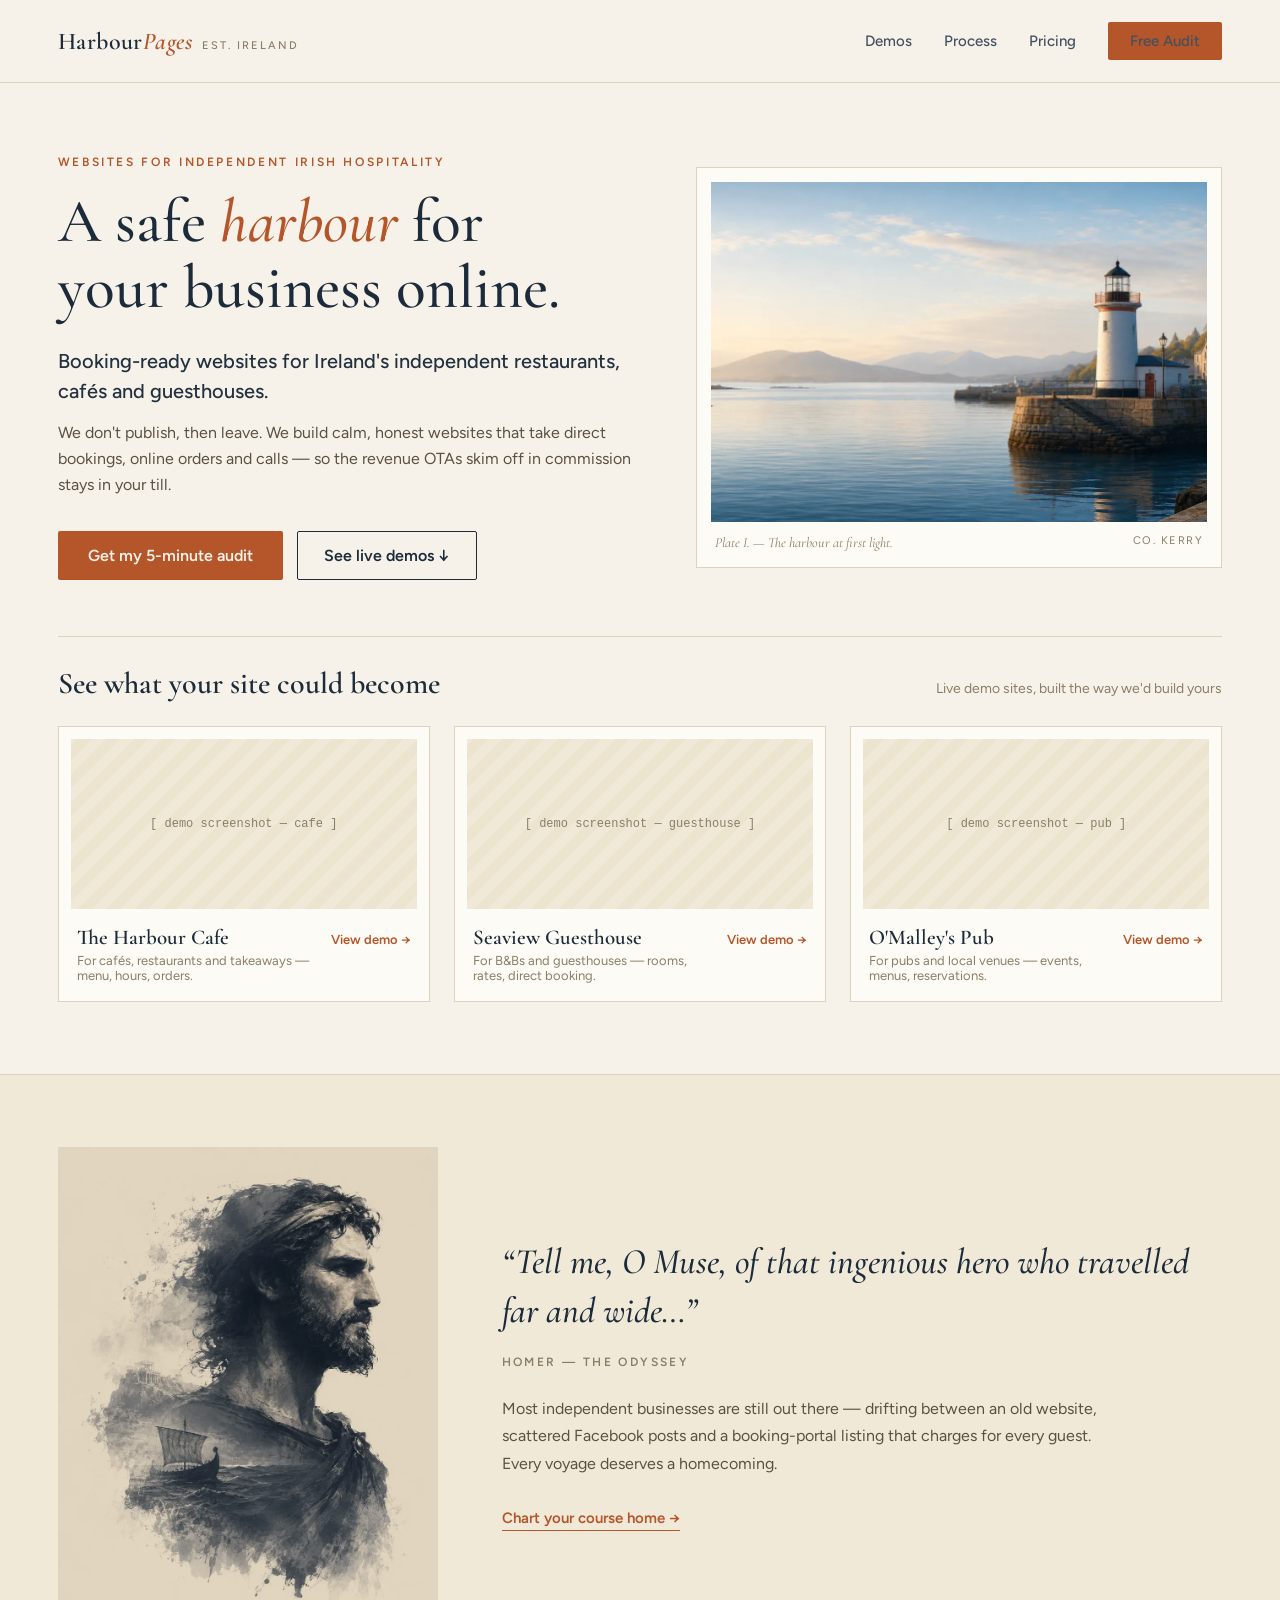
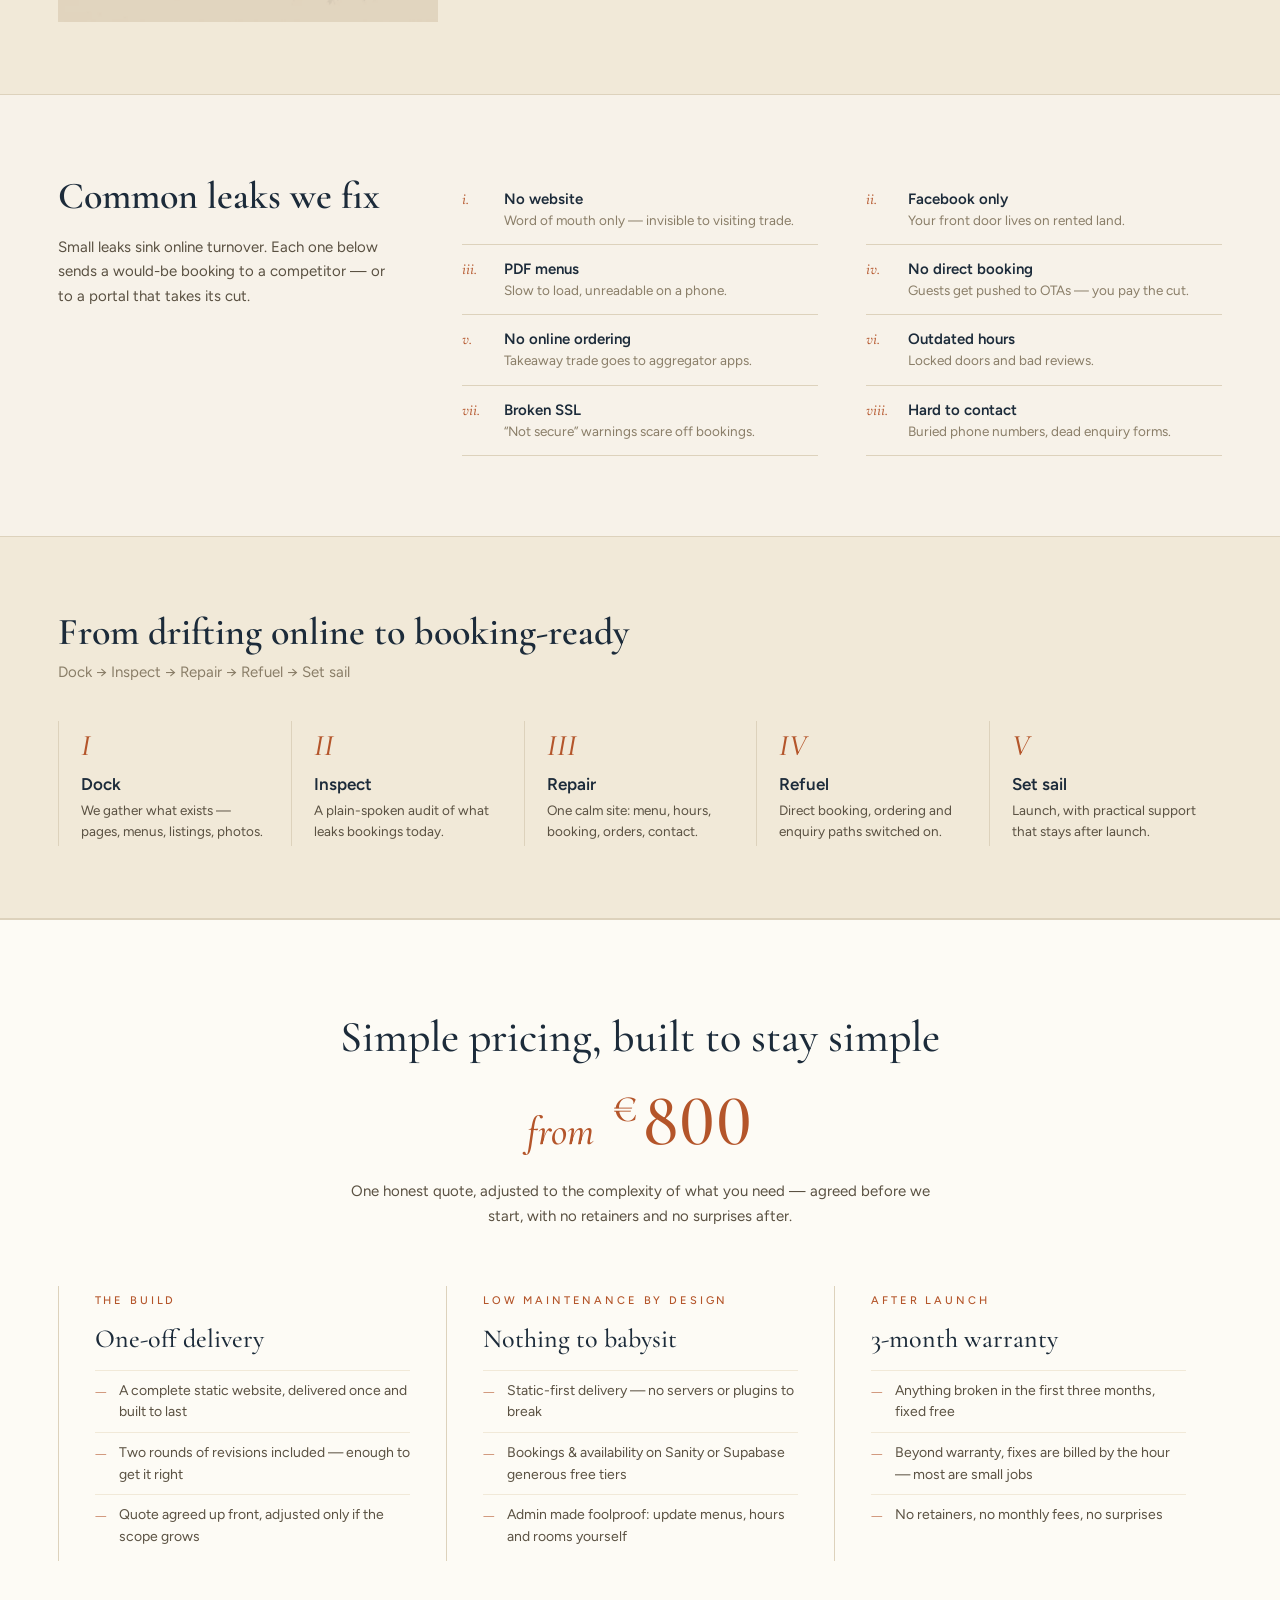
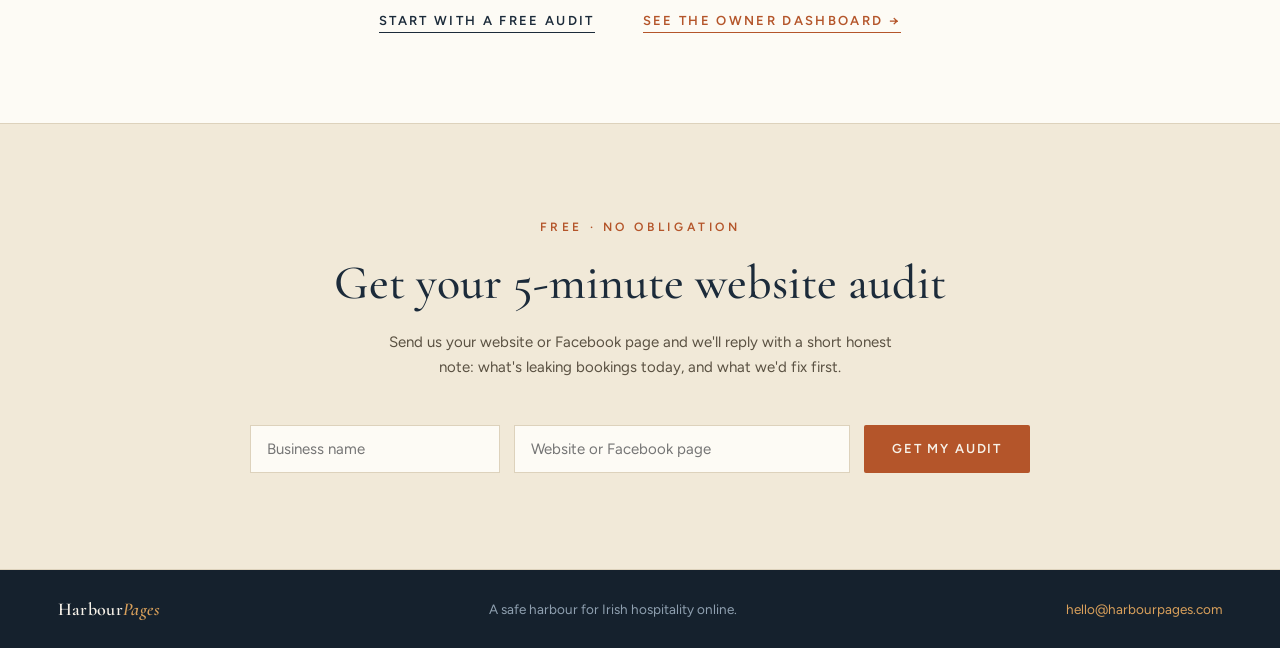
==== commit ef3b9b23: "Price display: menu-style treatment — italic from, small raised euro, upright engraved digits Co-Aut" ====
--- a/index.html
+++ b/index.html
@@ -133,7 +133,7 @@
   <!-- Pricing -->
   <section class="bandCard pricingBand" id="pricing">
     <h2>Simple pricing, built to stay simple</h2>
-    <div class="priceHero"><span>from &euro;&thinsp;800</span></div>
+    <div class="priceHero"><span class="priceFrom">from</span> <span class="priceAmount"><span class="priceCur">&euro;</span>800</span></div>
     <p class="priceSub">One honest quote, adjusted to the complexity of what you need &mdash; agreed before we start, with no retainers and no surprises after.</p>
     <div class="pricingCols">
       <div class="priceCol">
--- a/styles.css
+++ b/styles.css
@@ -510,13 +510,27 @@
   margin-bottom: 14px;
 }
 
-.priceHero span {
-  font: italic 500 clamp(44px, 5vw, 64px) var(--serif);
-  color: var(--accent);
-  /* Cormorant's italic defaults to oldstyle figures — "800" renders as "8oo".
-     Lining figures keep the digits full-height at display size. */
+/* Menu-style price: italic "from", upright engraved digits, small raised euro.
+   Cormorant's italic figures are wide ovals — digits stay roman on purpose. */
+.priceFrom {
+  font: italic 500 clamp(30px, 3.2vw, 40px) var(--serif);
+  color: var(--accent);
+  margin-right: 0.35em;
+}
+
+.priceAmount {
+  font: 500 clamp(48px, 5.6vw, 72px) var(--serif);
+  color: var(--accent);
+  letter-spacing: 0.015em;
   font-variant-numeric: lining-nums;
   font-feature-settings: "lnum" 1;
+}
+
+.priceCur {
+  font-size: 0.52em;
+  vertical-align: 0.62em;
+  margin-right: 0.12em;
+  letter-spacing: 0;
 }
 
 .priceSub {
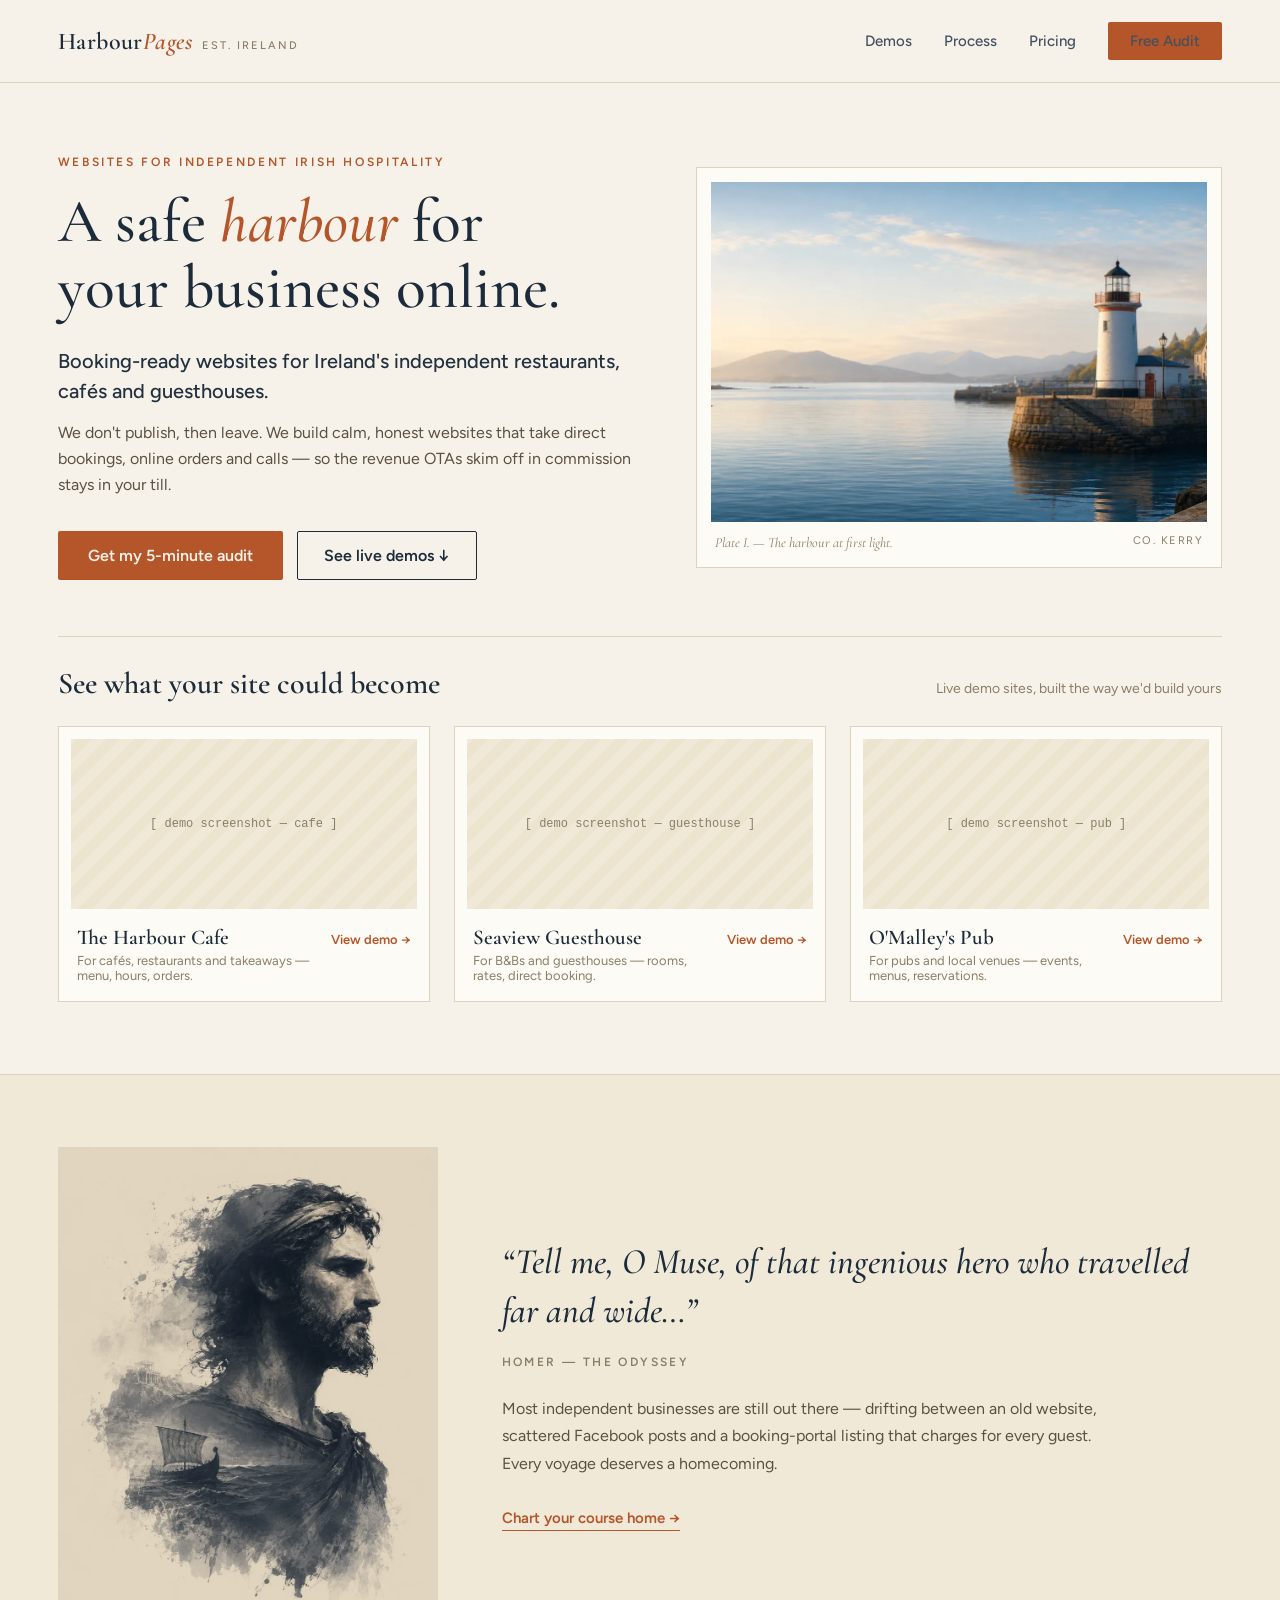
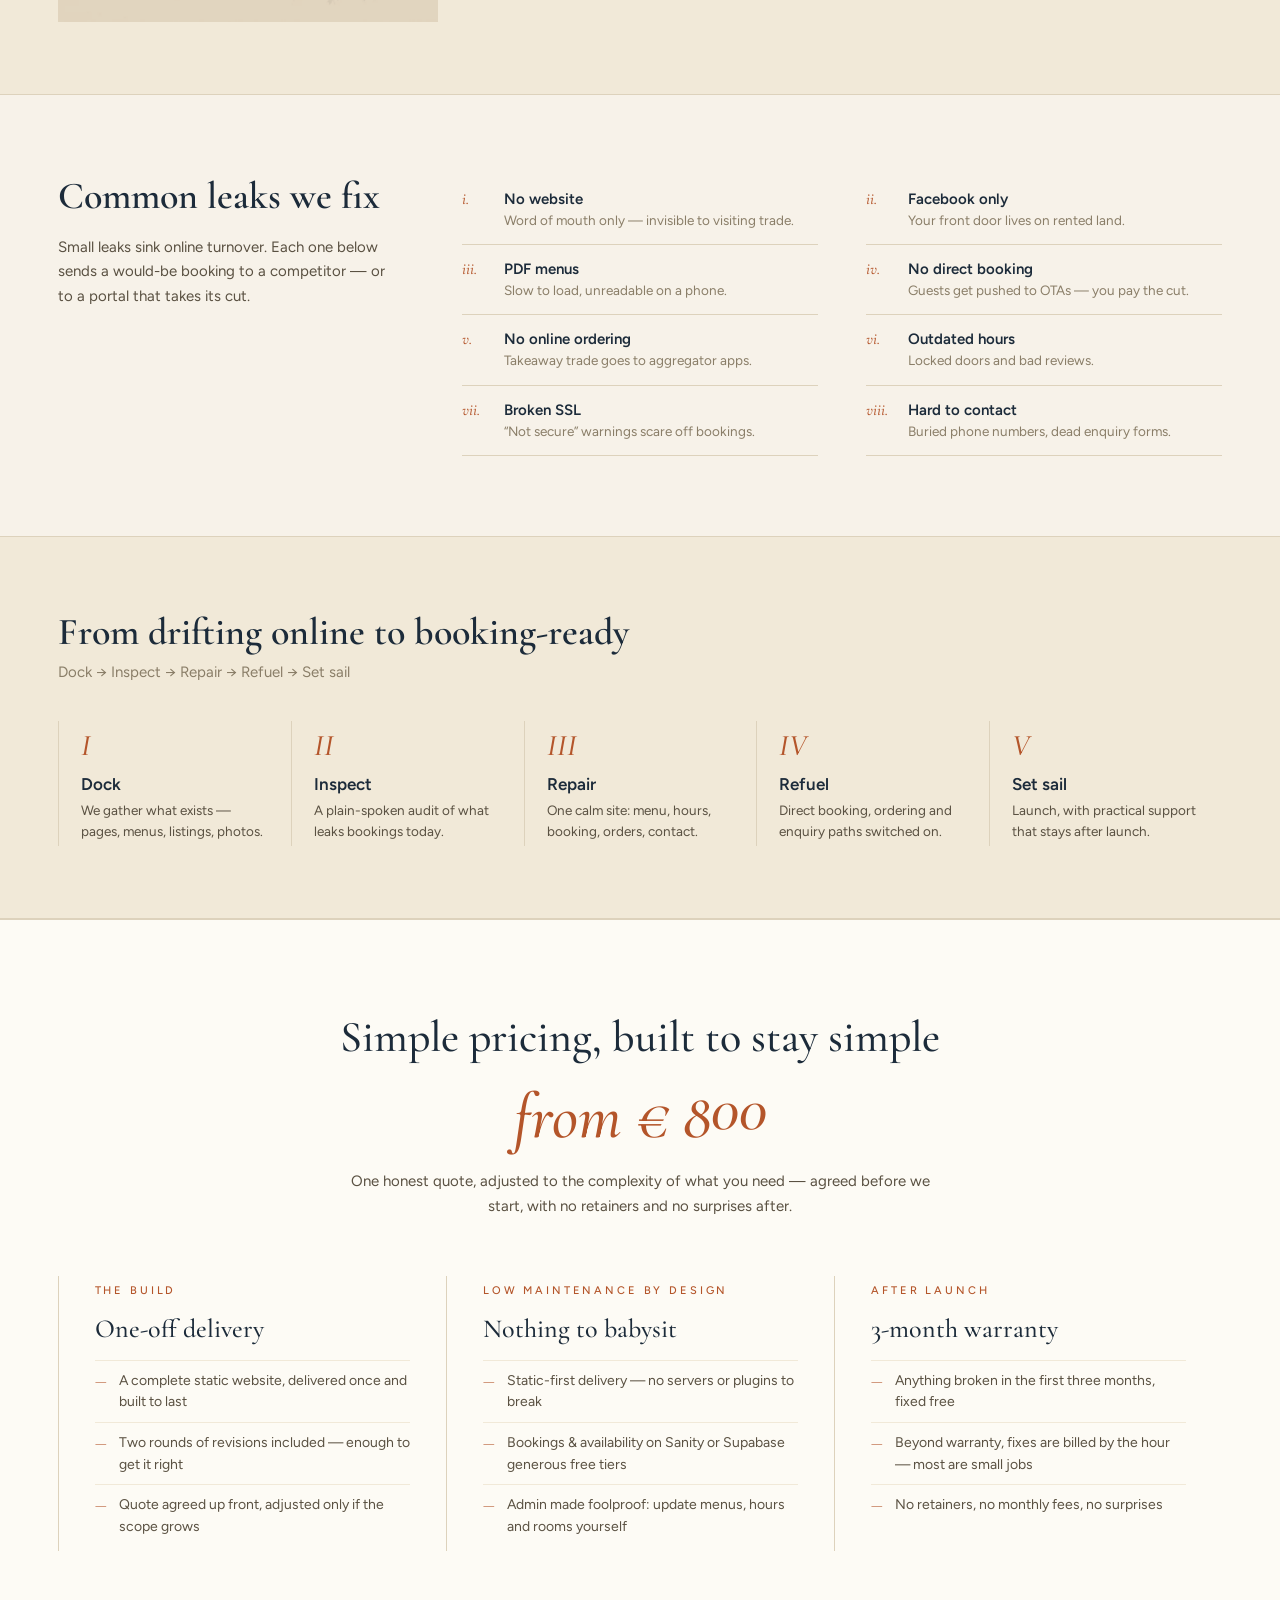
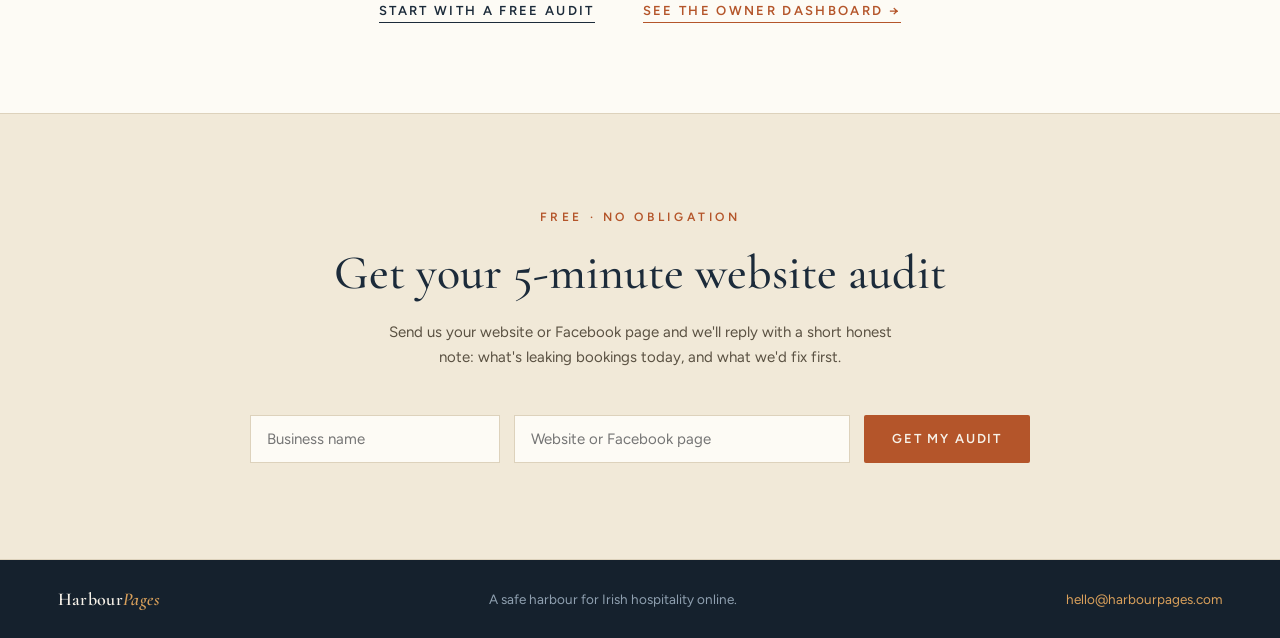
==== commit ac85abdb: "Price display: back to full italic, lift the oldstyle zeros to optically centre them Co-Authored-By:" ====
--- a/index.html
+++ b/index.html
@@ -133,7 +133,7 @@
   <!-- Pricing -->
   <section class="bandCard pricingBand" id="pricing">
     <h2>Simple pricing, built to stay simple</h2>
-    <div class="priceHero"><span class="priceFrom">from</span> <span class="priceAmount"><span class="priceCur">&euro;</span>800</span></div>
+    <div class="priceHero"><span>from &euro;&thinsp;8<span class="priceZeros">00</span></span></div>
     <p class="priceSub">One honest quote, adjusted to the complexity of what you need &mdash; agreed before we start, with no retainers and no surprises after.</p>
     <div class="pricingCols">
       <div class="priceCol">
--- a/styles.css
+++ b/styles.css
@@ -510,27 +510,16 @@
   margin-bottom: 14px;
 }
 
-/* Menu-style price: italic "from", upright engraved digits, small raised euro.
-   Cormorant's italic figures are wide ovals — digits stay roman on purpose. */
-.priceFrom {
-  font: italic 500 clamp(30px, 3.2vw, 40px) var(--serif);
-  color: var(--accent);
-  margin-right: 0.35em;
-}
-
-.priceAmount {
-  font: 500 clamp(48px, 5.6vw, 72px) var(--serif);
-  color: var(--accent);
-  letter-spacing: 0.015em;
-  font-variant-numeric: lining-nums;
-  font-feature-settings: "lnum" 1;
-}
-
-.priceCur {
-  font-size: 0.52em;
-  vertical-align: 0.62em;
-  margin-right: 0.12em;
-  letter-spacing: 0;
+.priceHero span {
+  font: italic 500 clamp(44px, 5vw, 64px) var(--serif);
+  color: var(--accent);
+}
+
+/* Cormorant's italic oldstyle zeros sit low next to the tall 8 —
+   a slight lift optically centres them (menu-price flourish). */
+.priceZeros {
+  position: relative;
+  top: -0.12em;
 }
 
 .priceSub {
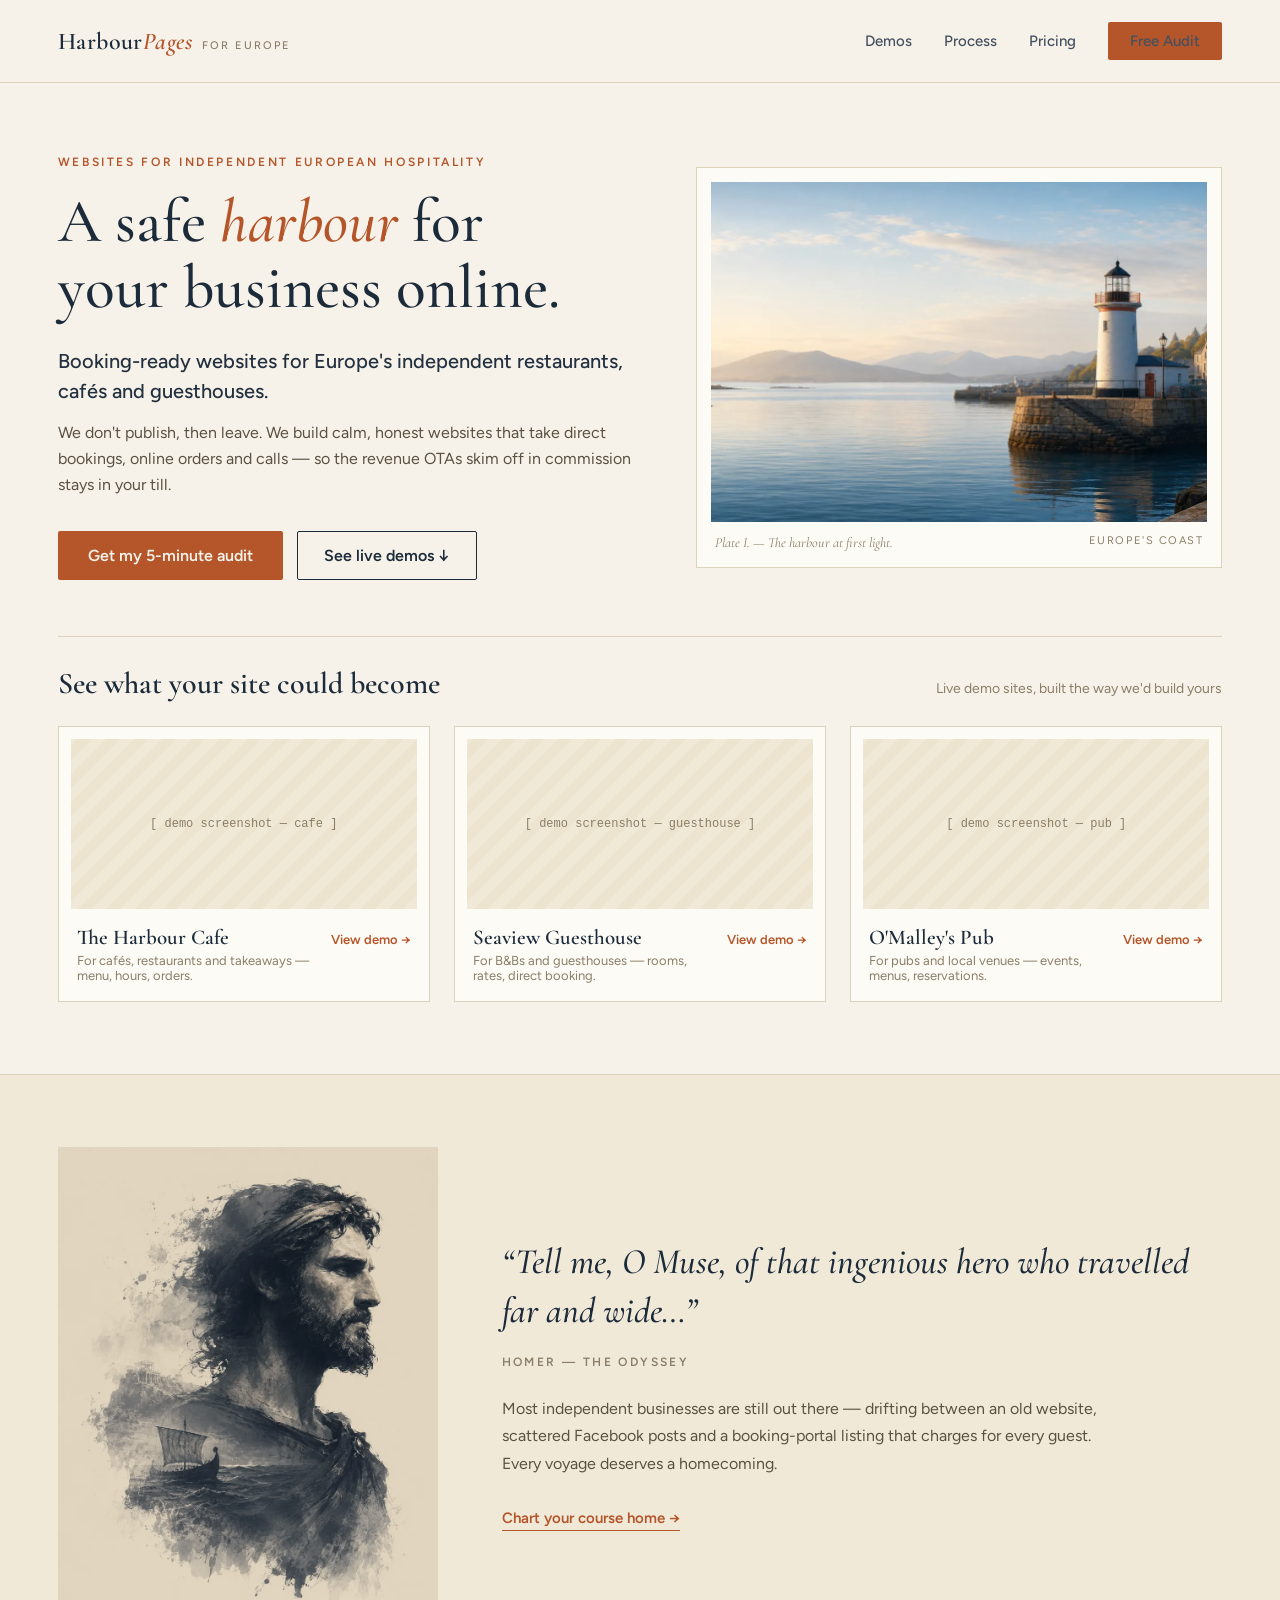
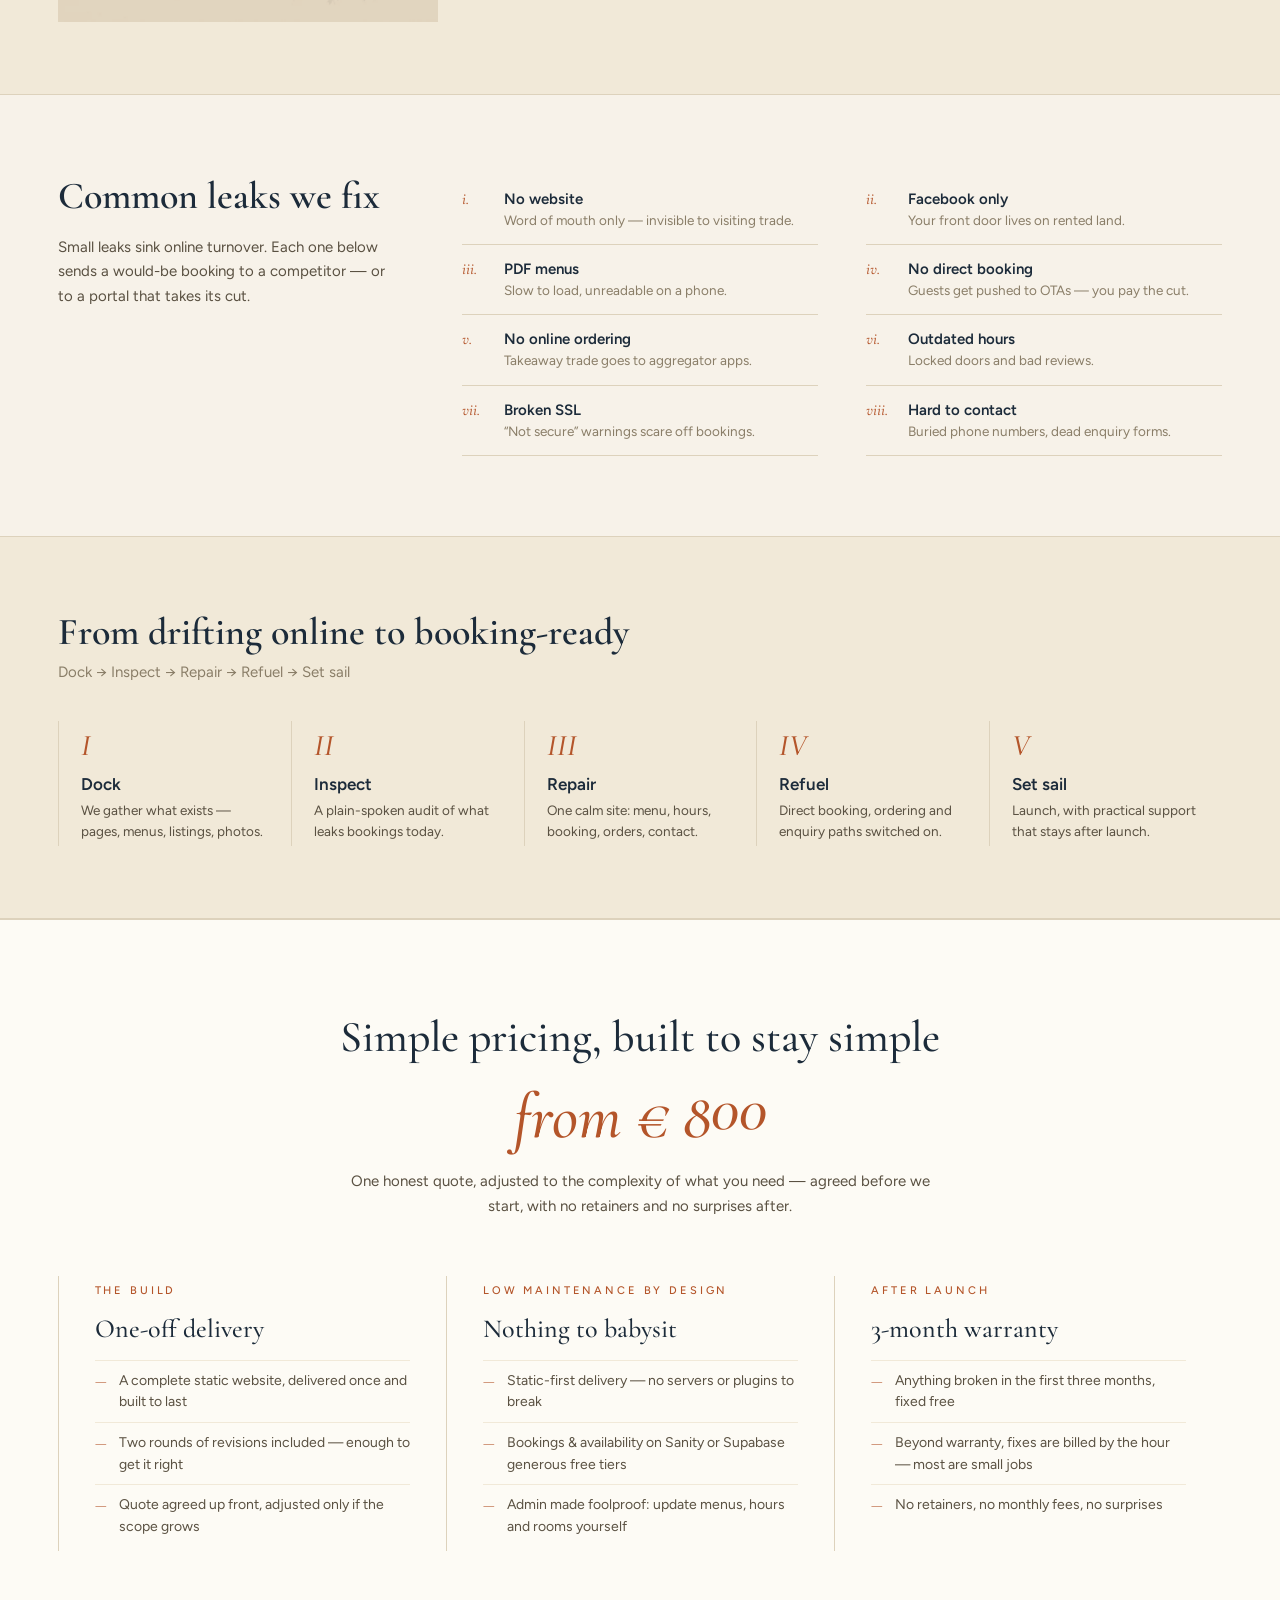
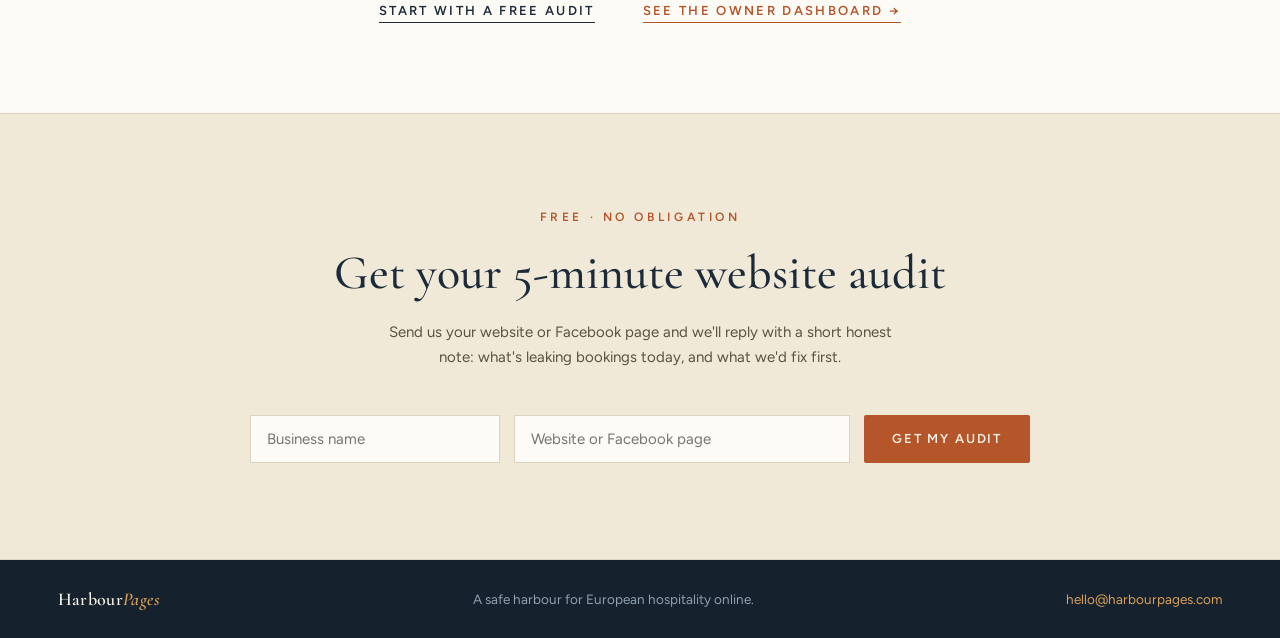
==== commit 40b583fb: "Genericize site to Eurozone: strip Ireland/Irish/Kerry copy, keep harbour+Odyssey brand and EUR pric" ====
--- a/index.html
+++ b/index.html
@@ -3,7 +3,7 @@
 <head>
   <meta charset="utf-8">
   <meta name="viewport" content="width=device-width, initial-scale=1">
-  <meta name="description" content="HarbourPages builds calm, honest, booking-ready websites for Ireland's independent restaurants, cafés and guesthouses — so the revenue OTAs skim off in commission stays in your till. From €800.">
+  <meta name="description" content="HarbourPages builds calm, honest, booking-ready websites for Europe's independent restaurants, cafés and guesthouses — so the revenue OTAs skim off in commission stays in your till. From €800.">
   <title>HarbourPages — A safe harbour for your business online</title>
   <link rel="preconnect" href="https://fonts.googleapis.com">
   <link rel="preconnect" href="https://fonts.gstatic.com" crossorigin>
@@ -17,7 +17,7 @@
   <nav class="nav">
     <div class="brand">
       <span class="brandMark">Harbour<em>Pages</em></span>
-      <span class="brandTag">Est. Ireland</span>
+      <span class="brandTag">For Europe</span>
     </div>
     <div class="navLinks">
       <a href="demo.html">Demos</a>
@@ -30,9 +30,9 @@
   <!-- Hero -->
   <header class="hero">
     <div>
-      <div class="kicker">Websites for independent Irish hospitality</div>
+      <div class="kicker">Websites for independent European hospitality</div>
       <h1>A safe <em>harbour</em> for your business online.</h1>
-      <p class="heroLead">Booking-ready websites for Ireland's independent restaurants, caf&eacute;s and guesthouses.</p>
+      <p class="heroLead">Booking-ready websites for Europe's independent restaurants, caf&eacute;s and guesthouses.</p>
       <p class="heroCopy">We don't publish, then leave. We build calm, honest websites that take direct bookings, online orders and calls &mdash; so the revenue OTAs skim off in commission stays in your till.</p>
       <div class="heroActions">
         <a class="btn btnSolid" href="#audit">Get my 5-minute audit</a>
@@ -40,10 +40,10 @@
       </div>
     </div>
     <figure class="plate">
-      <img src="assets/harbour-hero.webp" alt="Irish harbour at dawn" width="1400" height="681" fetchpriority="high" decoding="async">
+      <img src="assets/harbour-hero.webp" alt="A European harbour at dawn" width="1400" height="681" fetchpriority="high" decoding="async">
       <figcaption>
         <span>Plate I. &mdash; The harbour at first light.</span>
-        <span class="plateMeta">CO. KERRY</span>
+        <span class="plateMeta">EUROPE'S COAST</span>
       </figcaption>
     </figure>
   </header>
@@ -181,7 +181,7 @@
   <!-- Footer -->
   <footer class="footer">
     <span class="brandMark">Harbour<em>Pages</em></span>
-    <span>A safe harbour for Irish hospitality online.</span>
+    <span>A safe harbour for European hospitality online.</span>
     <a href="mailto:hello@harbourpages.com">hello@harbourpages.com</a>
   </footer>
 
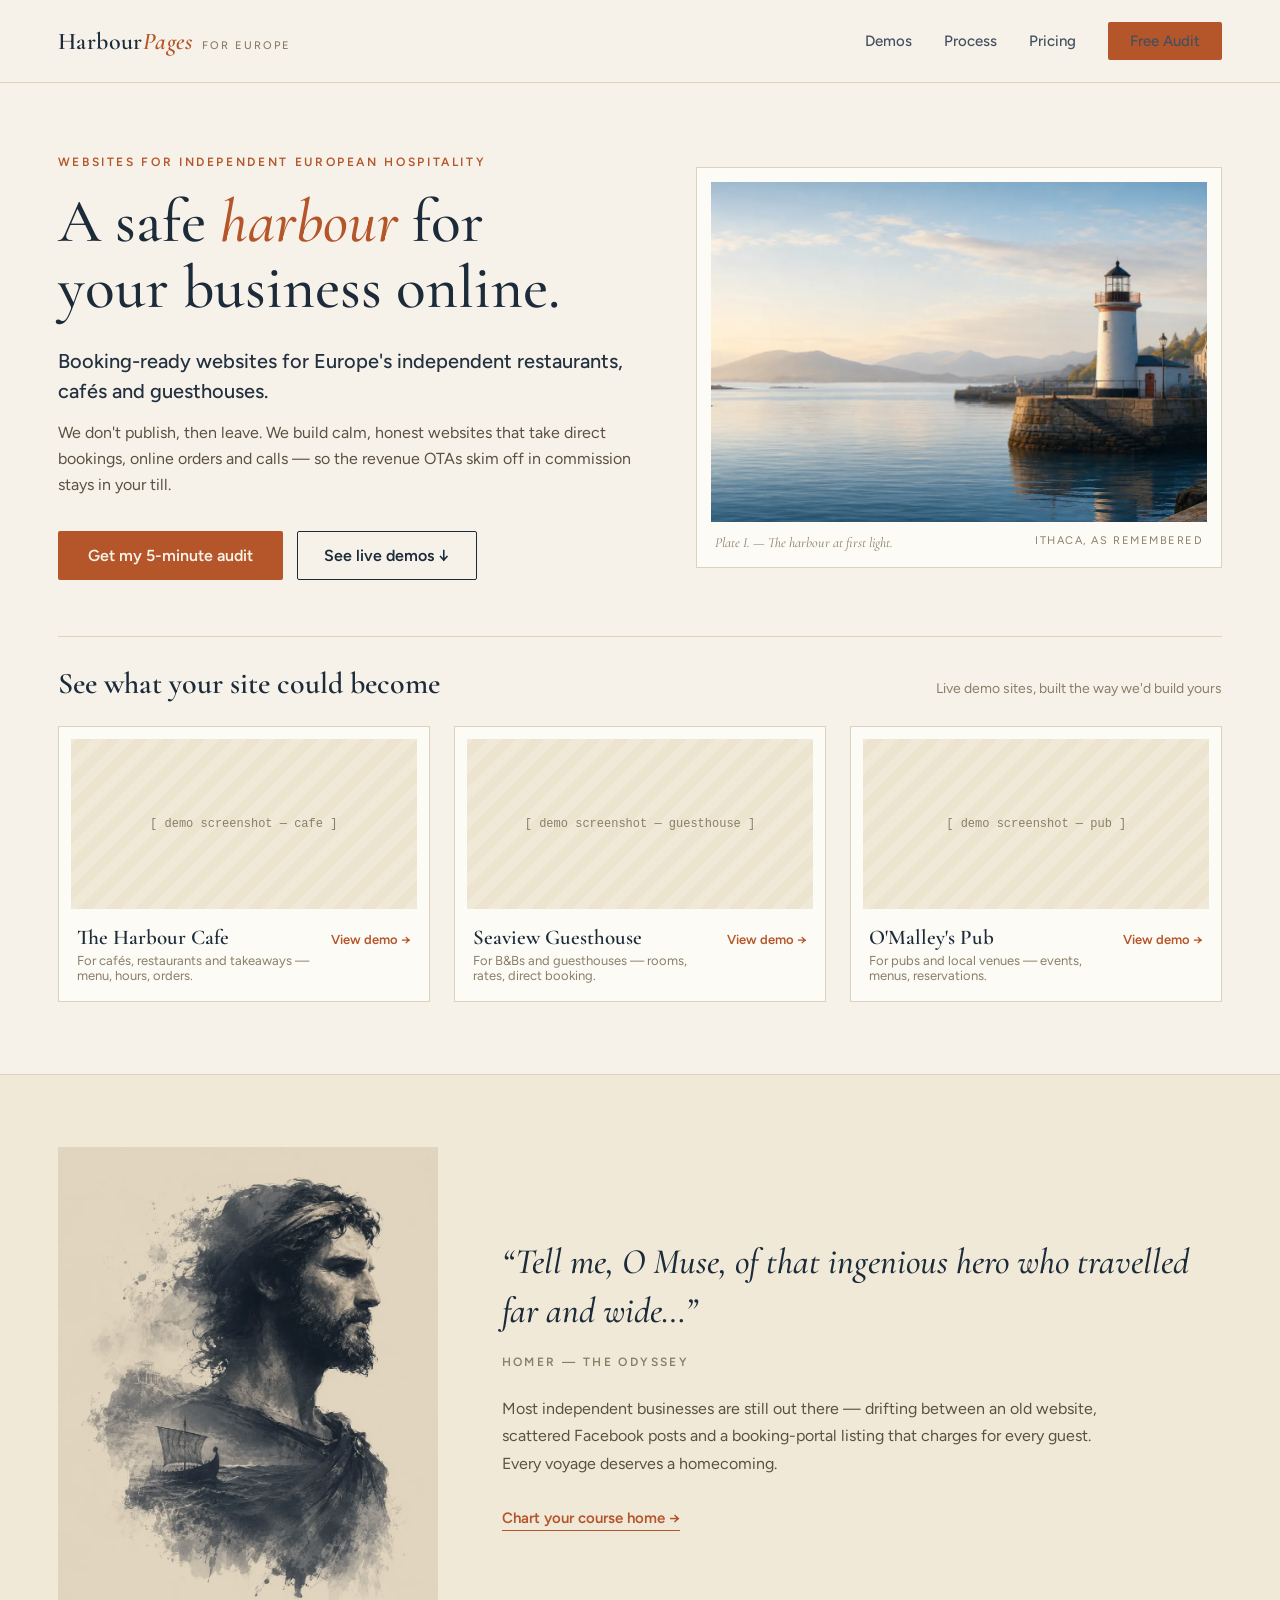
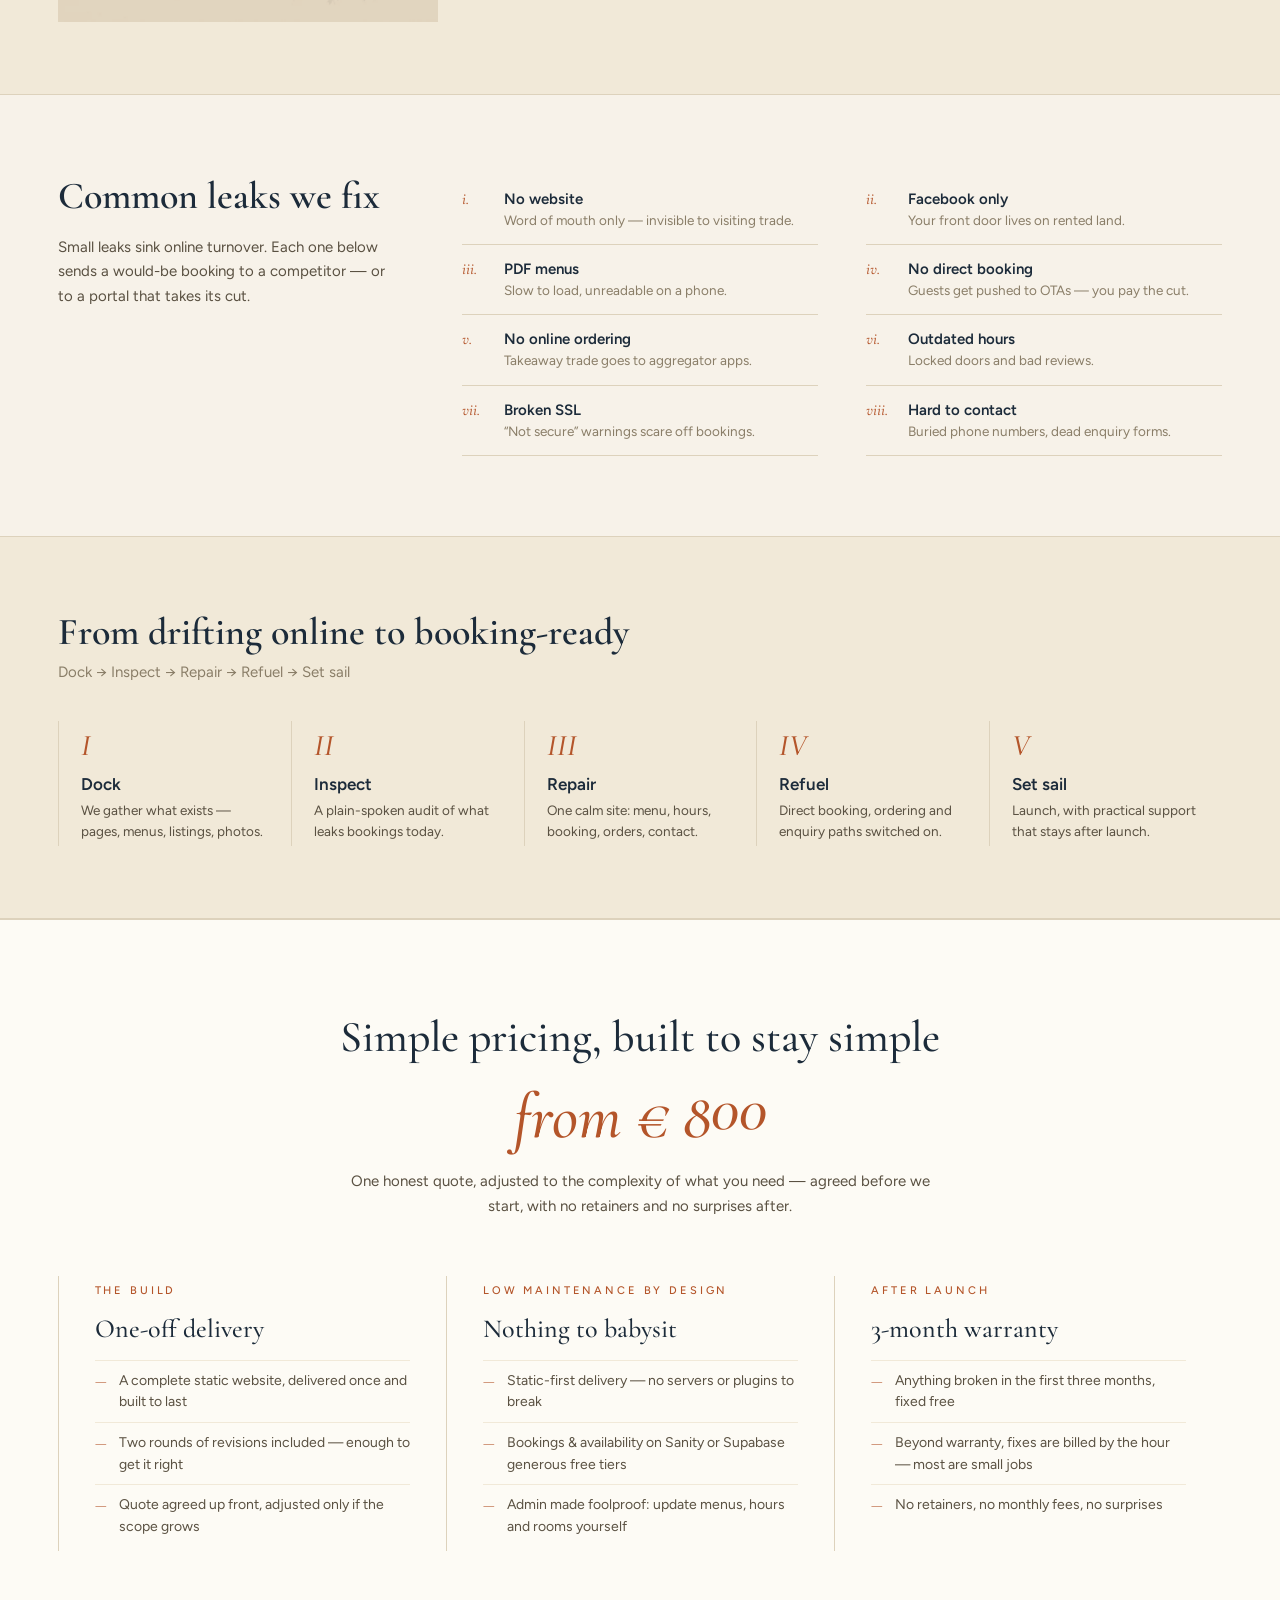
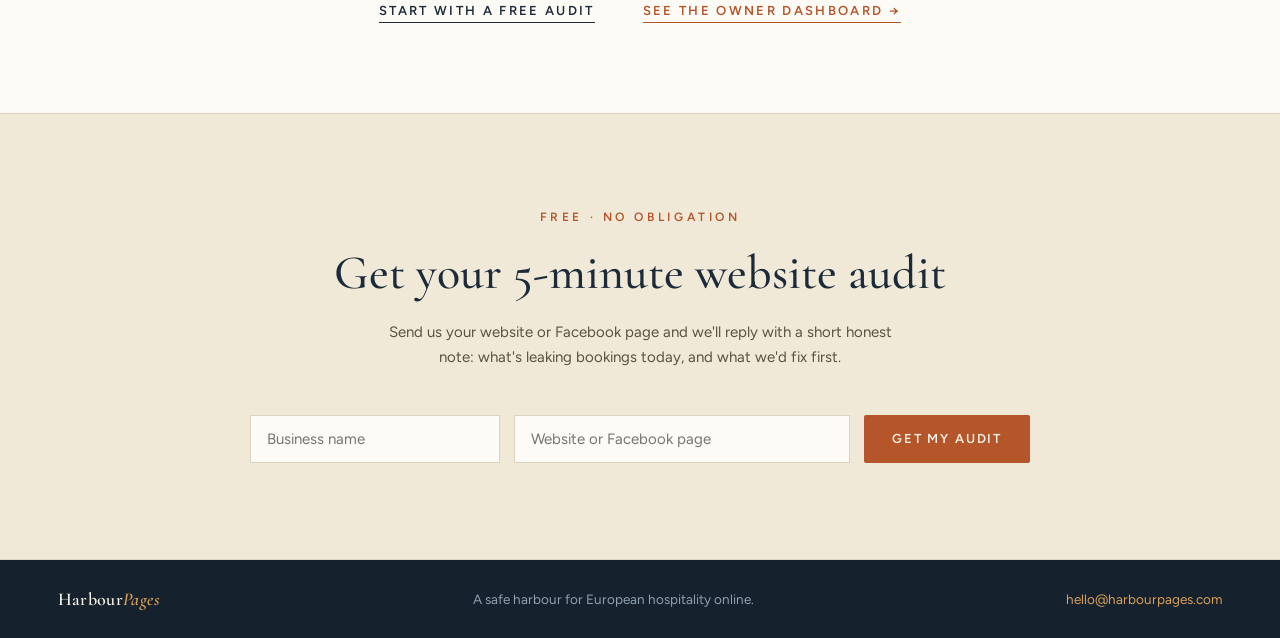
==== commit 281d8532: "Plate caption: EUROPE'S COAST -> ITHACA, AS REMEMBERED The hero image is an imagined harbour (AI-gen" ====
--- a/index.html
+++ b/index.html
@@ -40,10 +40,10 @@
       </div>
     </div>
     <figure class="plate">
-      <img src="assets/harbour-hero.webp" alt="A European harbour at dawn" width="1400" height="681" fetchpriority="high" decoding="async">
+      <img src="assets/harbour-hero.webp" alt="A harbour at first light" width="1400" height="681" fetchpriority="high" decoding="async">
       <figcaption>
         <span>Plate I. &mdash; The harbour at first light.</span>
-        <span class="plateMeta">EUROPE'S COAST</span>
+        <span class="plateMeta">ITHACA, AS REMEMBERED</span>
       </figcaption>
     </figure>
   </header>
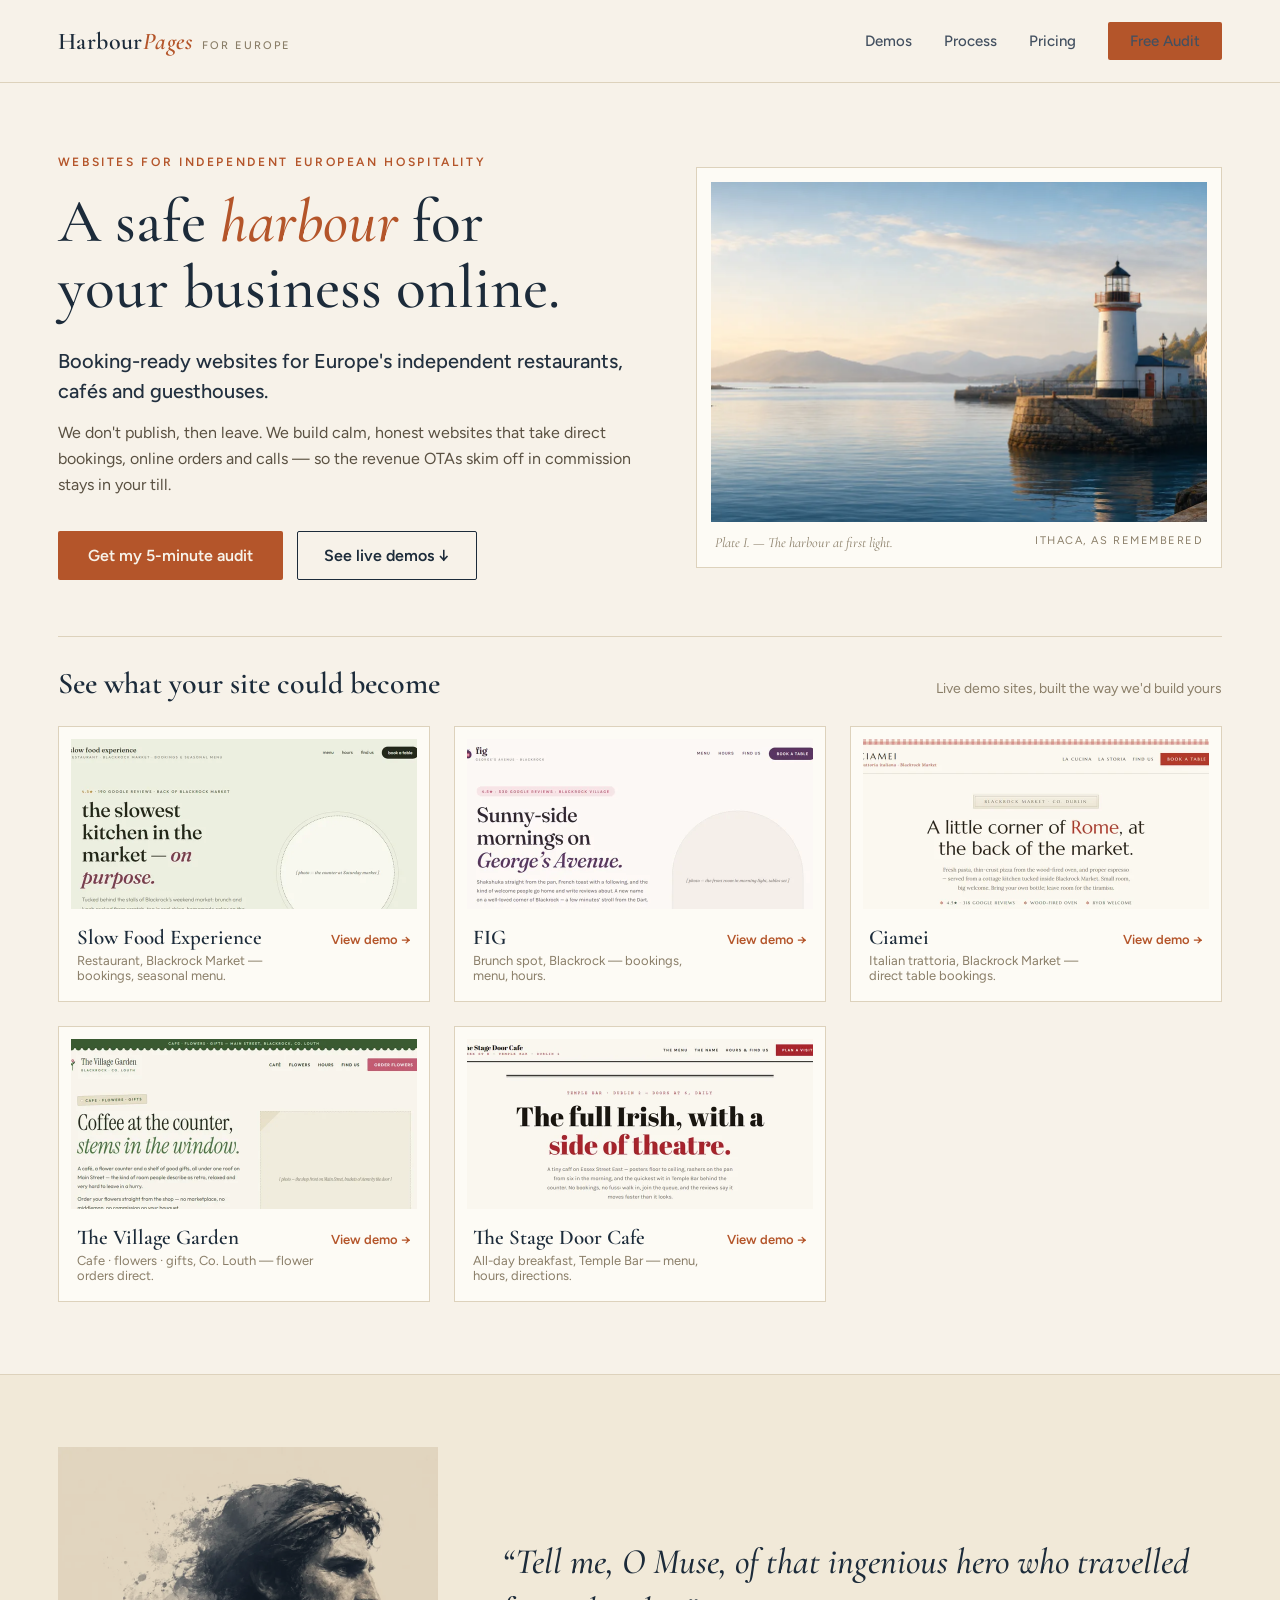
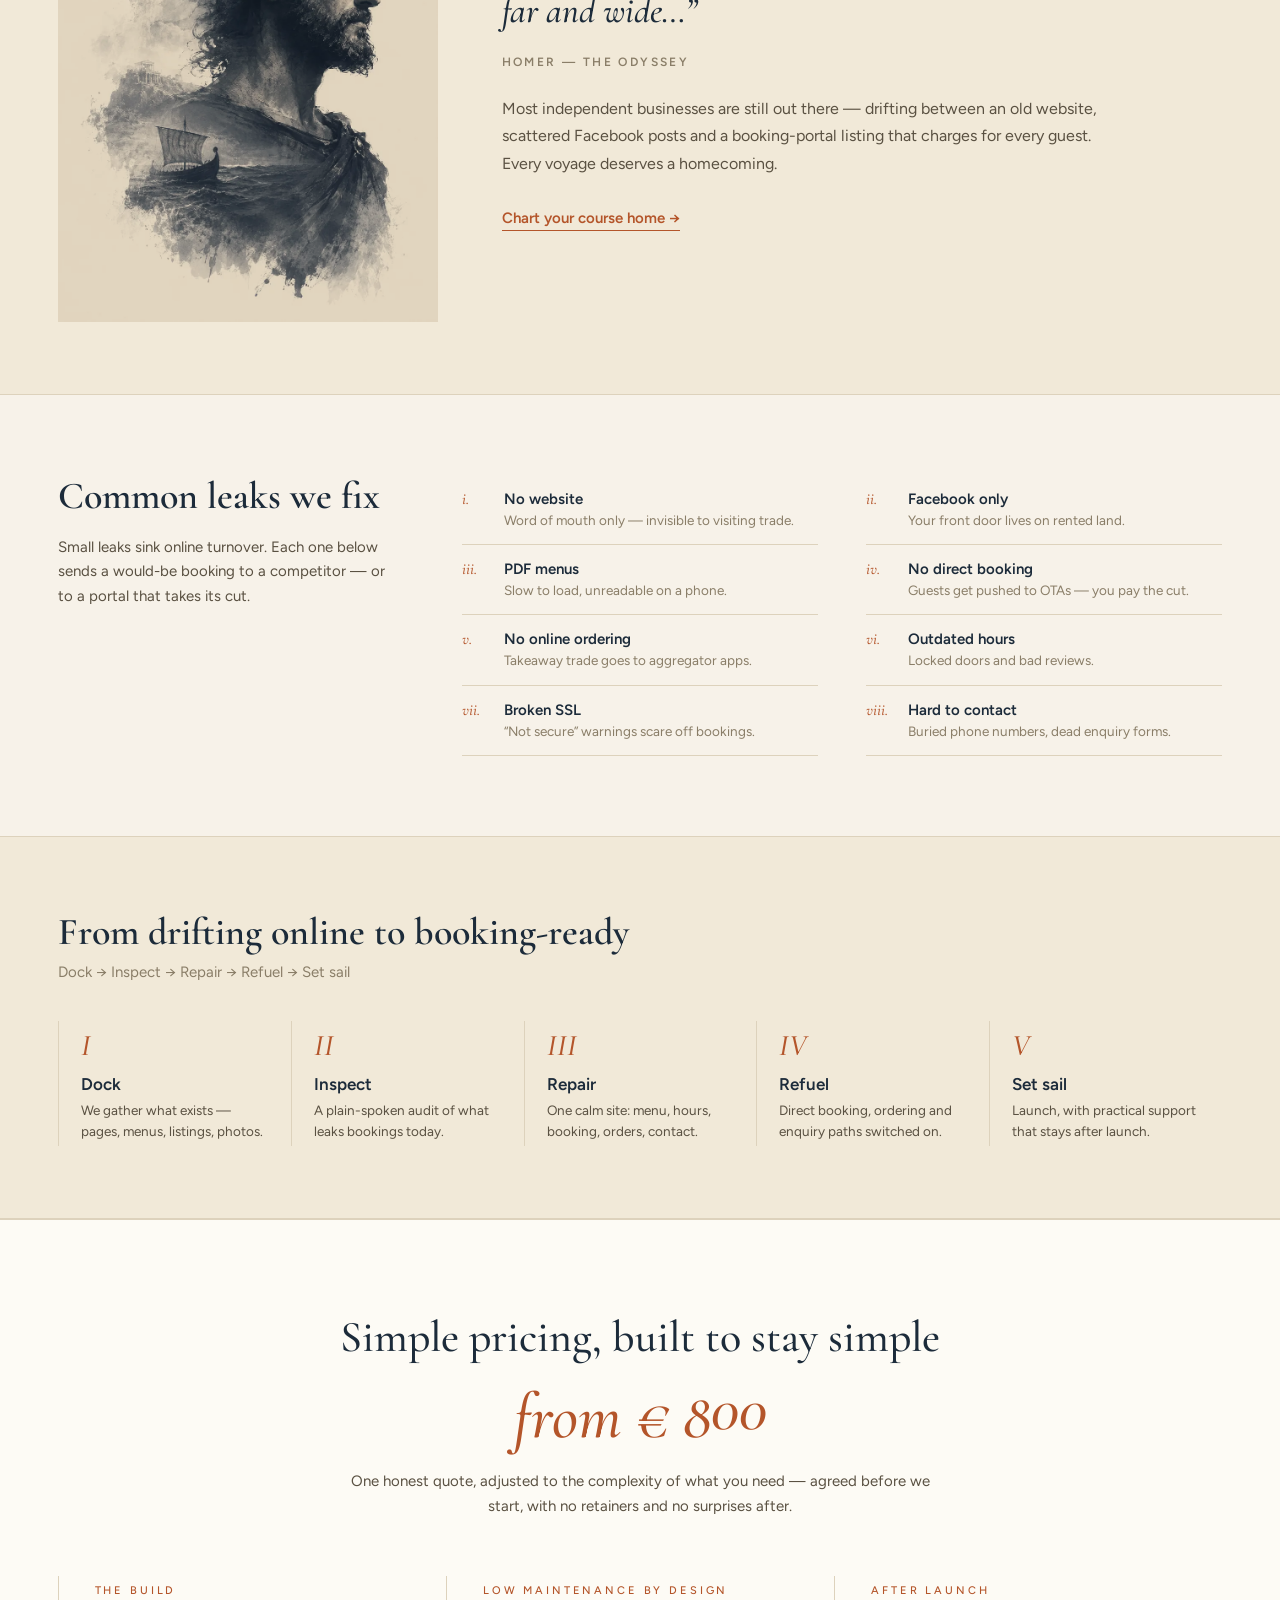
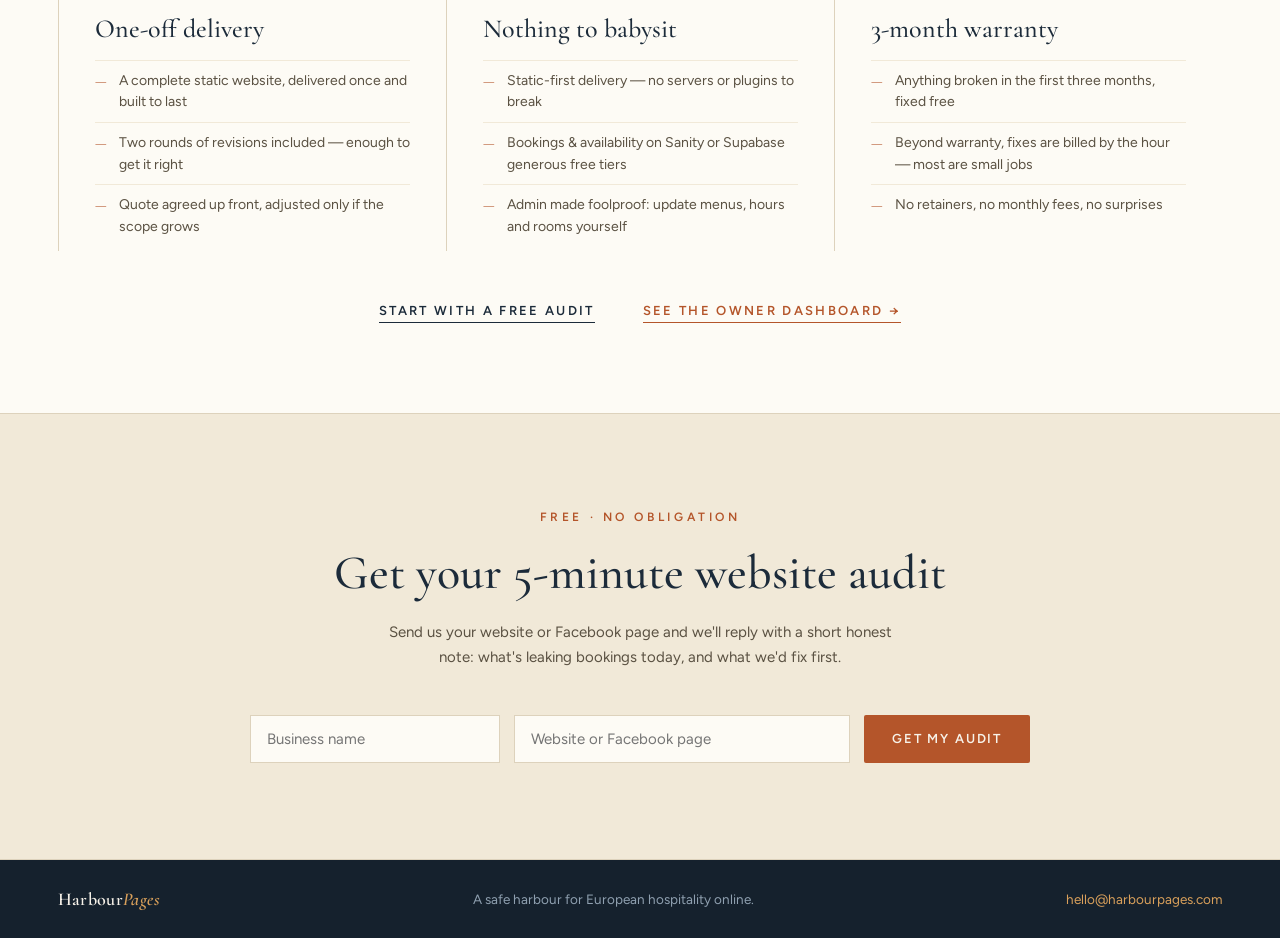
==== commit 3b7a198a: "Batch 2: five Blackrock-area demos + homepage demo strip goes real Co-Authored-By: Claude Fable 5 <n" ====
--- a/index.html
+++ b/index.html
@@ -20,7 +20,7 @@
       <span class="brandTag">For Europe</span>
     </div>
     <div class="navLinks">
-      <a href="demo.html">Demos</a>
+      <a href="#demos">Demos</a>
       <a href="#process">Process</a>
       <a href="#pricing">Pricing</a>
       <a class="btn btnSolid btnSmall" href="#audit">Free Audit</a>
@@ -55,32 +55,52 @@
       <span>Live demo sites, built the way we'd build yours</span>
     </div>
     <div class="demoGrid">
-      <a class="demoCard" href="demo.html">
-        <div class="placeholder" style="height:170px;"><span>[ demo screenshot &mdash; cafe ]</span></div>
-        <div class="demoCardRow">
-          <div>
-            <h3>The Harbour Cafe</h3>
-            <p>For caf&eacute;s, restaurants and takeaways &mdash; menu, hours, orders.</p>
-          </div>
-          <span class="view">View demo &rarr;</span>
-        </div>
-      </a>
-      <a class="demoCard" href="demo.html">
-        <div class="placeholder" style="height:170px;"><span>[ demo screenshot &mdash; guesthouse ]</span></div>
-        <div class="demoCardRow">
-          <div>
-            <h3>Seaview Guesthouse</h3>
-            <p>For B&amp;Bs and guesthouses &mdash; rooms, rates, direct booking.</p>
-          </div>
-          <span class="view">View demo &rarr;</span>
-        </div>
-      </a>
-      <a class="demoCard" href="demo.html">
-        <div class="placeholder" style="height:170px;"><span>[ demo screenshot &mdash; pub ]</span></div>
-        <div class="demoCardRow">
-          <div>
-            <h3>O'Malley's Pub</h3>
-            <p>For pubs and local venues &mdash; events, menus, reservations.</p>
+      <a class="demoCard" href="demos/slow-food-experience/">
+        <img src="assets/demo-shots/slow-food-experience.webp" alt="Slow Food Experience &mdash; demo screenshot" width="760" height="340" loading="lazy" decoding="async" style="width:100%;height:170px;object-fit:cover;display:block">
+        <div class="demoCardRow">
+          <div>
+            <h3>Slow Food Experience</h3>
+            <p>Restaurant, Blackrock Market &mdash; bookings, seasonal menu.</p>
+          </div>
+          <span class="view">View demo &rarr;</span>
+        </div>
+      </a>
+      <a class="demoCard" href="demos/fig-blackrock/">
+        <img src="assets/demo-shots/fig-blackrock.webp" alt="FIG &mdash; demo screenshot" width="760" height="340" loading="lazy" decoding="async" style="width:100%;height:170px;object-fit:cover;display:block">
+        <div class="demoCardRow">
+          <div>
+            <h3>FIG</h3>
+            <p>Brunch spot, Blackrock &mdash; bookings, menu, hours.</p>
+          </div>
+          <span class="view">View demo &rarr;</span>
+        </div>
+      </a>
+      <a class="demoCard" href="demos/ciamei/">
+        <img src="assets/demo-shots/ciamei.webp" alt="Ciamei &mdash; demo screenshot" width="760" height="340" loading="lazy" decoding="async" style="width:100%;height:170px;object-fit:cover;display:block">
+        <div class="demoCardRow">
+          <div>
+            <h3>Ciamei</h3>
+            <p>Italian trattoria, Blackrock Market &mdash; direct table bookings.</p>
+          </div>
+          <span class="view">View demo &rarr;</span>
+        </div>
+      </a>
+      <a class="demoCard" href="demos/the-village-garden/">
+        <img src="assets/demo-shots/the-village-garden.webp" alt="The Village Garden &mdash; demo screenshot" width="760" height="340" loading="lazy" decoding="async" style="width:100%;height:170px;object-fit:cover;display:block">
+        <div class="demoCardRow">
+          <div>
+            <h3>The Village Garden</h3>
+            <p>Cafe &middot; flowers &middot; gifts, Co. Louth &mdash; flower orders direct.</p>
+          </div>
+          <span class="view">View demo &rarr;</span>
+        </div>
+      </a>
+      <a class="demoCard" href="demos/the-stage-door-cafe/">
+        <img src="assets/demo-shots/the-stage-door-cafe.webp" alt="The Stage Door Cafe &mdash; demo screenshot" width="760" height="340" loading="lazy" decoding="async" style="width:100%;height:170px;object-fit:cover;display:block">
+        <div class="demoCardRow">
+          <div>
+            <h3>The Stage Door Cafe</h3>
+            <p>All-day breakfast, Temple Bar &mdash; menu, hours, directions.</p>
           </div>
           <span class="view">View demo &rarr;</span>
         </div>
